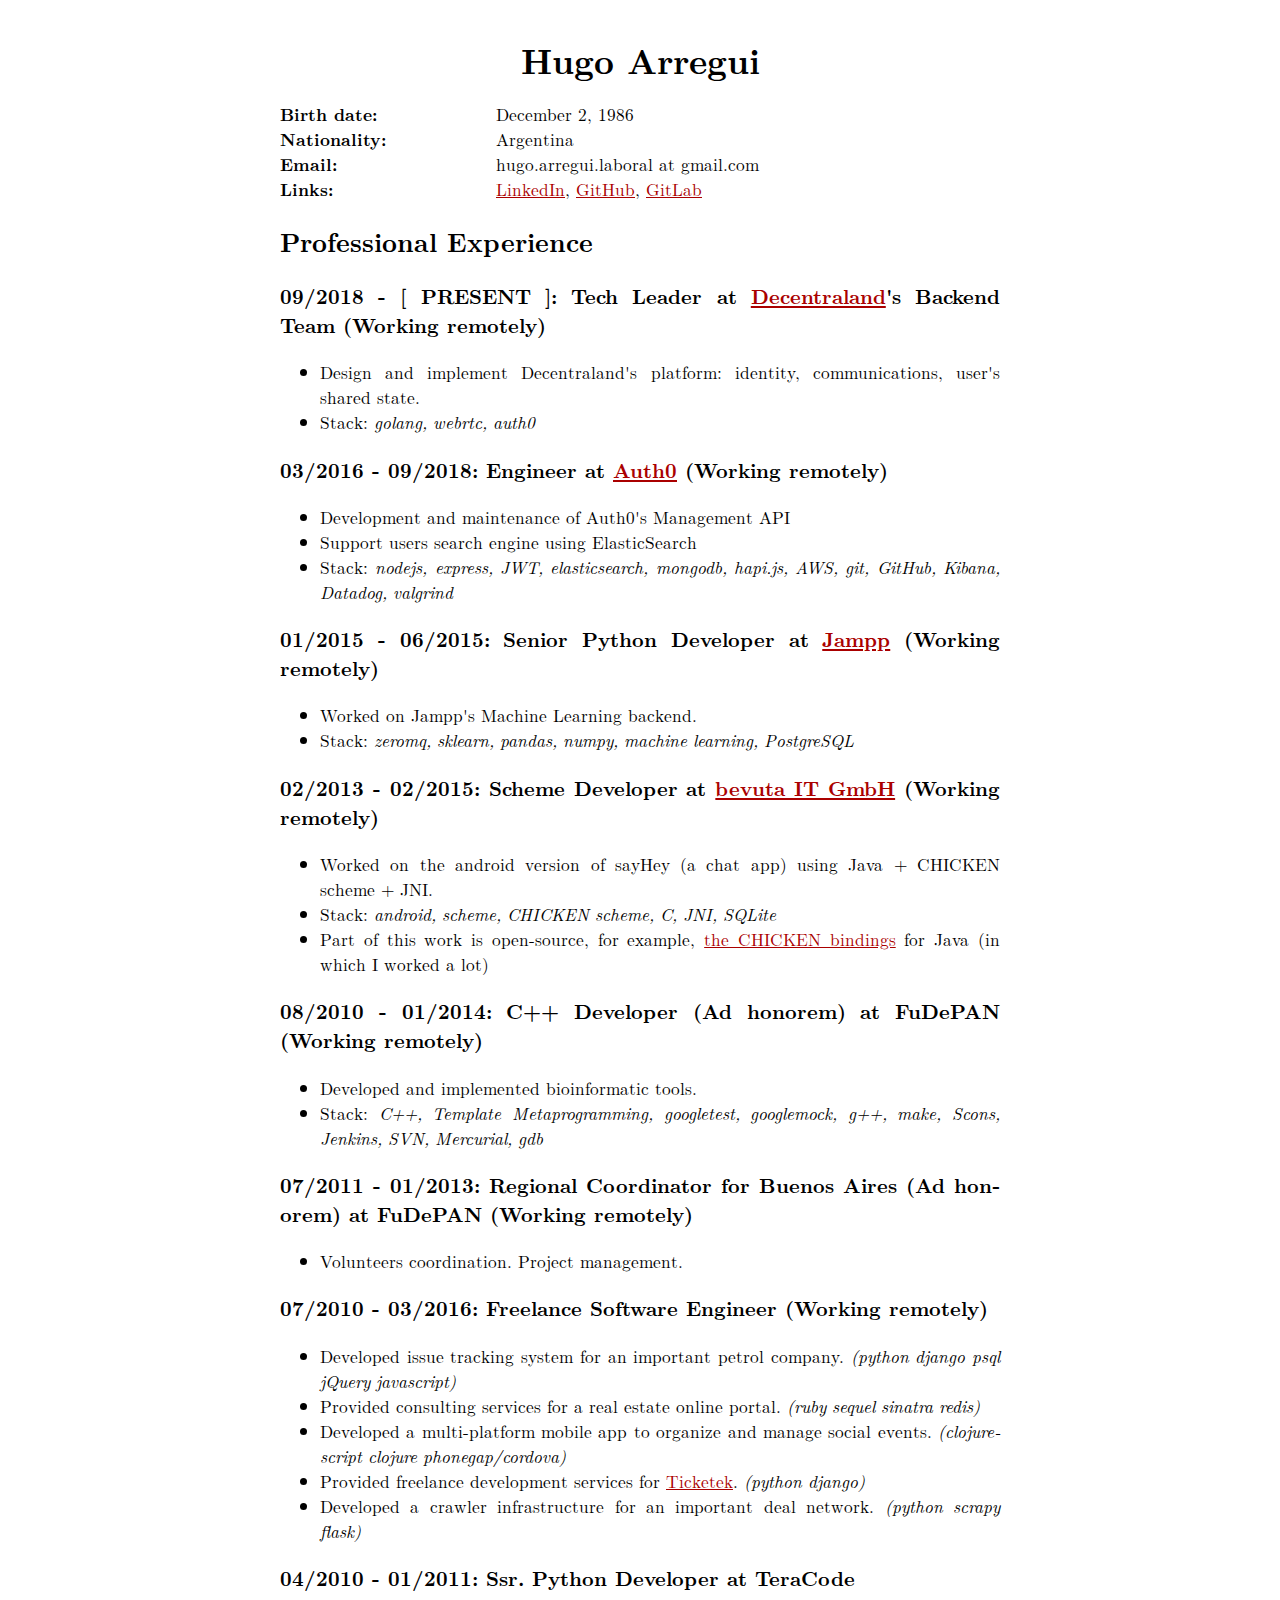
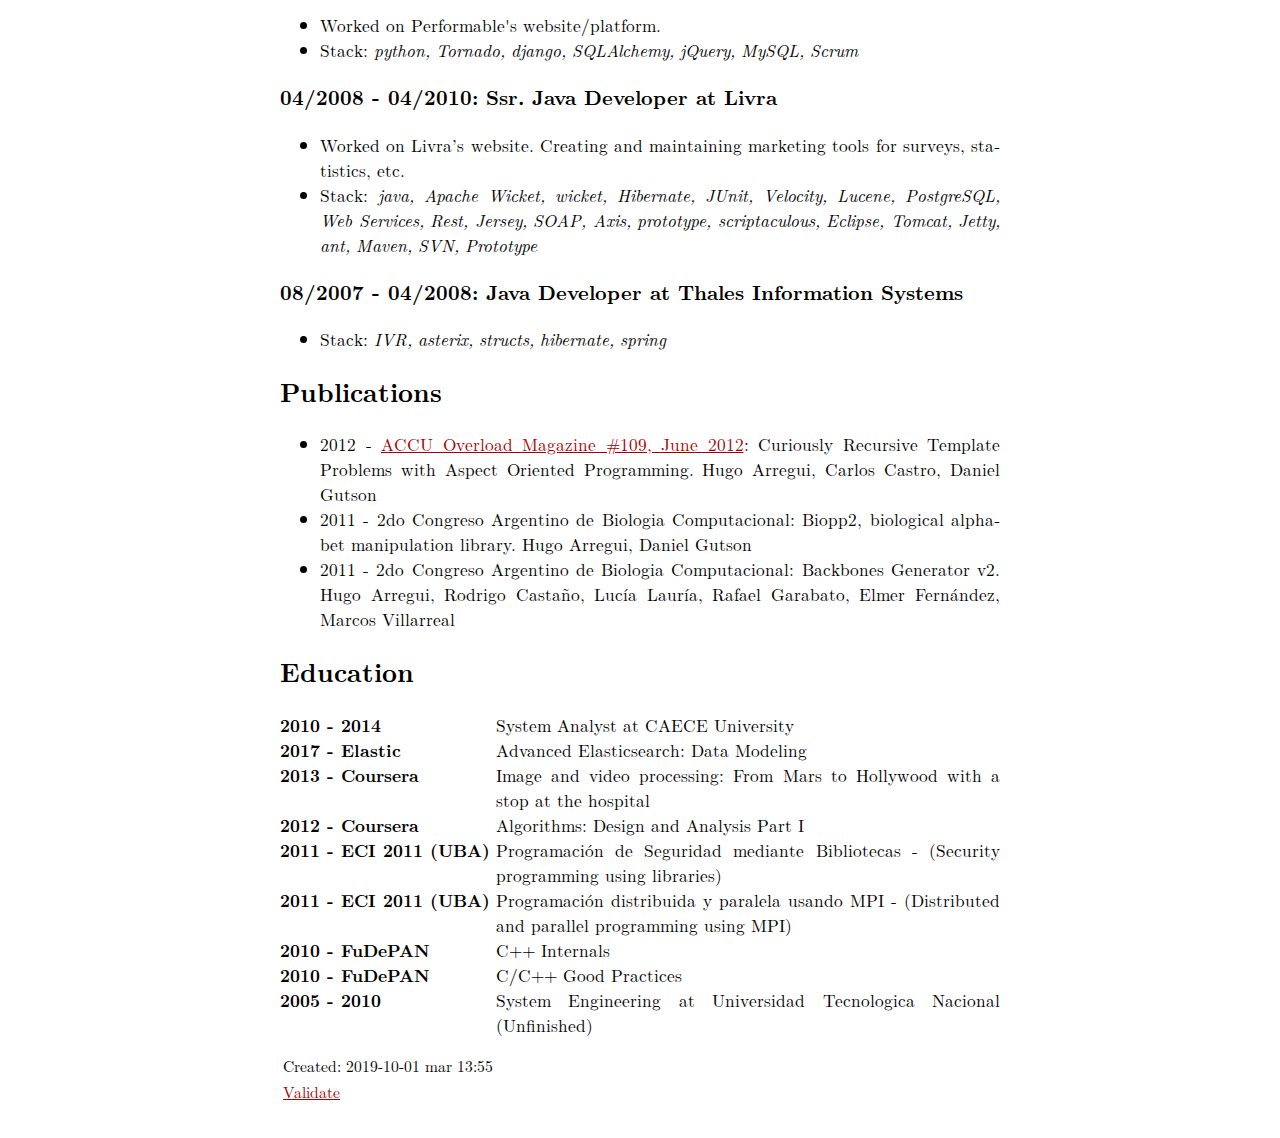
==== index.html @ 80624432 "fix typos" ====
<?xml version="1.0" encoding="utf-8"?>
<!DOCTYPE html PUBLIC "-//W3C//DTD XHTML 1.0 Strict//EN"
"http://www.w3.org/TR/xhtml1/DTD/xhtml1-strict.dtd">
<html xmlns="http://www.w3.org/1999/xhtml" lang="en" xml:lang="en">
<head>
<!-- 2019-10-01 mar 13:55 -->
<meta http-equiv="Content-Type" content="text/html;charset=utf-8" />
<meta name="viewport" content="width=device-width, initial-scale=1" />
<title>Hugo Arregui</title>
<meta name="generator" content="Org mode" />
<style type="text/css">
 <!--/*--><![CDATA[/*><!--*/
  .title  { text-align: center;
             margin-bottom: .2em; }
  .subtitle { text-align: center;
              font-size: medium;
              font-weight: bold;
              margin-top:0; }
  .todo   { font-family: monospace; color: red; }
  .done   { font-family: monospace; color: green; }
  .priority { font-family: monospace; color: orange; }
  .tag    { background-color: #eee; font-family: monospace;
            padding: 2px; font-size: 80%; font-weight: normal; }
  .timestamp { color: #bebebe; }
  .timestamp-kwd { color: #5f9ea0; }
  .org-right  { margin-left: auto; margin-right: 0px;  text-align: right; }
  .org-left   { margin-left: 0px;  margin-right: auto; text-align: left; }
  .org-center { margin-left: auto; margin-right: auto; text-align: center; }
  .underline { text-decoration: underline; }
  #postamble p, #preamble p { font-size: 90%; margin: .2em; }
  p.verse { margin-left: 3%; }
  pre {
    border: 1px solid #ccc;
    box-shadow: 3px 3px 3px #eee;
    padding: 8pt;
    font-family: monospace;
    overflow: auto;
    margin: 1.2em;
  }
  pre.src {
    position: relative;
    overflow: visible;
    padding-top: 1.2em;
  }
  pre.src:before {
    display: none;
    position: absolute;
    background-color: white;
    top: -10px;
    right: 10px;
    padding: 3px;
    border: 1px solid black;
  }
  pre.src:hover:before { display: inline;}
  /* Languages per Org manual */
  pre.src-asymptote:before { content: 'Asymptote'; }
  pre.src-awk:before { content: 'Awk'; }
  pre.src-C:before { content: 'C'; }
  /* pre.src-C++ doesn't work in CSS */
  pre.src-clojure:before { content: 'Clojure'; }
  pre.src-css:before { content: 'CSS'; }
  pre.src-D:before { content: 'D'; }
  pre.src-ditaa:before { content: 'ditaa'; }
  pre.src-dot:before { content: 'Graphviz'; }
  pre.src-calc:before { content: 'Emacs Calc'; }
  pre.src-emacs-lisp:before { content: 'Emacs Lisp'; }
  pre.src-fortran:before { content: 'Fortran'; }
  pre.src-gnuplot:before { content: 'gnuplot'; }
  pre.src-haskell:before { content: 'Haskell'; }
  pre.src-hledger:before { content: 'hledger'; }
  pre.src-java:before { content: 'Java'; }
  pre.src-js:before { content: 'Javascript'; }
  pre.src-latex:before { content: 'LaTeX'; }
  pre.src-ledger:before { content: 'Ledger'; }
  pre.src-lisp:before { content: 'Lisp'; }
  pre.src-lilypond:before { content: 'Lilypond'; }
  pre.src-lua:before { content: 'Lua'; }
  pre.src-matlab:before { content: 'MATLAB'; }
  pre.src-mscgen:before { content: 'Mscgen'; }
  pre.src-ocaml:before { content: 'Objective Caml'; }
  pre.src-octave:before { content: 'Octave'; }
  pre.src-org:before { content: 'Org mode'; }
  pre.src-oz:before { content: 'OZ'; }
  pre.src-plantuml:before { content: 'Plantuml'; }
  pre.src-processing:before { content: 'Processing.js'; }
  pre.src-python:before { content: 'Python'; }
  pre.src-R:before { content: 'R'; }
  pre.src-ruby:before { content: 'Ruby'; }
  pre.src-sass:before { content: 'Sass'; }
  pre.src-scheme:before { content: 'Scheme'; }
  pre.src-screen:before { content: 'Gnu Screen'; }
  pre.src-sed:before { content: 'Sed'; }
  pre.src-sh:before { content: 'shell'; }
  pre.src-sql:before { content: 'SQL'; }
  pre.src-sqlite:before { content: 'SQLite'; }
  /* additional languages in org.el's org-babel-load-languages alist */
  pre.src-forth:before { content: 'Forth'; }
  pre.src-io:before { content: 'IO'; }
  pre.src-J:before { content: 'J'; }
  pre.src-makefile:before { content: 'Makefile'; }
  pre.src-maxima:before { content: 'Maxima'; }
  pre.src-perl:before { content: 'Perl'; }
  pre.src-picolisp:before { content: 'Pico Lisp'; }
  pre.src-scala:before { content: 'Scala'; }
  pre.src-shell:before { content: 'Shell Script'; }
  pre.src-ebnf2ps:before { content: 'ebfn2ps'; }
  /* additional language identifiers per "defun org-babel-execute"
       in ob-*.el */
  pre.src-cpp:before  { content: 'C++'; }
  pre.src-abc:before  { content: 'ABC'; }
  pre.src-coq:before  { content: 'Coq'; }
  pre.src-groovy:before  { content: 'Groovy'; }
  /* additional language identifiers from org-babel-shell-names in
     ob-shell.el: ob-shell is the only babel language using a lambda to put
     the execution function name together. */
  pre.src-bash:before  { content: 'bash'; }
  pre.src-csh:before  { content: 'csh'; }
  pre.src-ash:before  { content: 'ash'; }
  pre.src-dash:before  { content: 'dash'; }
  pre.src-ksh:before  { content: 'ksh'; }
  pre.src-mksh:before  { content: 'mksh'; }
  pre.src-posh:before  { content: 'posh'; }
  /* Additional Emacs modes also supported by the LaTeX listings package */
  pre.src-ada:before { content: 'Ada'; }
  pre.src-asm:before { content: 'Assembler'; }
  pre.src-caml:before { content: 'Caml'; }
  pre.src-delphi:before { content: 'Delphi'; }
  pre.src-html:before { content: 'HTML'; }
  pre.src-idl:before { content: 'IDL'; }
  pre.src-mercury:before { content: 'Mercury'; }
  pre.src-metapost:before { content: 'MetaPost'; }
  pre.src-modula-2:before { content: 'Modula-2'; }
  pre.src-pascal:before { content: 'Pascal'; }
  pre.src-ps:before { content: 'PostScript'; }
  pre.src-prolog:before { content: 'Prolog'; }
  pre.src-simula:before { content: 'Simula'; }
  pre.src-tcl:before { content: 'tcl'; }
  pre.src-tex:before { content: 'TeX'; }
  pre.src-plain-tex:before { content: 'Plain TeX'; }
  pre.src-verilog:before { content: 'Verilog'; }
  pre.src-vhdl:before { content: 'VHDL'; }
  pre.src-xml:before { content: 'XML'; }
  pre.src-nxml:before { content: 'XML'; }
  /* add a generic configuration mode; LaTeX export needs an additional
     (add-to-list 'org-latex-listings-langs '(conf " ")) in .emacs */
  pre.src-conf:before { content: 'Configuration File'; }

  table { border-collapse:collapse; }
  caption.t-above { caption-side: top; }
  caption.t-bottom { caption-side: bottom; }
  td, th { vertical-align:top;  }
  th.org-right  { text-align: center;  }
  th.org-left   { text-align: center;   }
  th.org-center { text-align: center; }
  td.org-right  { text-align: right;  }
  td.org-left   { text-align: left;   }
  td.org-center { text-align: center; }
  dt { font-weight: bold; }
  .footpara { display: inline; }
  .footdef  { margin-bottom: 1em; }
  .figure { padding: 1em; }
  .figure p { text-align: center; }
  .inlinetask {
    padding: 10px;
    border: 2px solid gray;
    margin: 10px;
    background: #ffffcc;
  }
  #org-div-home-and-up
   { text-align: right; font-size: 70%; white-space: nowrap; }
  textarea { overflow-x: auto; }
  .linenr { font-size: smaller }
  .code-highlighted { background-color: #ffff00; }
  .org-info-js_info-navigation { border-style: none; }
  #org-info-js_console-label
    { font-size: 10px; font-weight: bold; white-space: nowrap; }
  .org-info-js_search-highlight
    { background-color: #ffff00; color: #000000; font-weight: bold; }
  .org-svg { width: 90%; }
  /*]]>*/-->
</style>
<link rel="stylesheet" type="text/css" href="static/css/latex.css" />
<link rel="stylesheet" type="text/css" href="static/css/custom.css" />
<script type="text/javascript">
/*
@licstart  The following is the entire license notice for the
JavaScript code in this tag.

Copyright (C) 2012-2019 Free Software Foundation, Inc.

The JavaScript code in this tag is free software: you can
redistribute it and/or modify it under the terms of the GNU
General Public License (GNU GPL) as published by the Free Software
Foundation, either version 3 of the License, or (at your option)
any later version.  The code is distributed WITHOUT ANY WARRANTY;
without even the implied warranty of MERCHANTABILITY or FITNESS
FOR A PARTICULAR PURPOSE.  See the GNU GPL for more details.

As additional permission under GNU GPL version 3 section 7, you
may distribute non-source (e.g., minimized or compacted) forms of
that code without the copy of the GNU GPL normally required by
section 4, provided you include this license notice and a URL
through which recipients can access the Corresponding Source.


@licend  The above is the entire license notice
for the JavaScript code in this tag.
*/
<!--/*--><![CDATA[/*><!--*/
 function CodeHighlightOn(elem, id)
 {
   var target = document.getElementById(id);
   if(null != target) {
     elem.cacheClassElem = elem.className;
     elem.cacheClassTarget = target.className;
     target.className = "code-highlighted";
     elem.className   = "code-highlighted";
   }
 }
 function CodeHighlightOff(elem, id)
 {
   var target = document.getElementById(id);
   if(elem.cacheClassElem)
     elem.className = elem.cacheClassElem;
   if(elem.cacheClassTarget)
     target.className = elem.cacheClassTarget;
 }
/*]]>*///-->
</script>
</head>
<body>
<div id="content">
<h1 class="title">Hugo Arregui</h1>
<dl class="org-dl">
<dt>Birth date:</dt><dd>December 2, 1986</dd>
<dt>Nationality:</dt><dd>Argentina</dd>
<dt>Email:</dt><dd>hugo.arregui.laboral at gmail.com</dd>
<dt>Links:</dt><dd><a href="http://ar.linkedin.com/in/hugoarregui/">LinkedIn</a>, <a href="https://github.com/hugoArregui">GitHub</a>, <a href="https://gitlab.com/hugoArregui">GitLab</a></dd>
</dl>

<div id="outline-container-org4d65671" class="outline-2">
<h2 id="org4d65671">Professional Experience</h2>
<div class="outline-text-2" id="text-org4d65671">
</div>
<div id="outline-container-org64f9055" class="outline-3">
<h3 id="org64f9055">09/2018 - [ PRESENT ]: Tech Leader at <a href="https://decentraland.org">Decentraland</a>'s Backend Team (Working remotely)</h3>
<div class="outline-text-3" id="text-org64f9055">
<ul class="org-ul">
<li>Design and implement Decentraland's platform: identity, communications,
user's shared state.</li>
<li>Stack: <i>golang, webrtc, auth0</i></li>
</ul>
</div>
</div>
<div id="outline-container-org0460539" class="outline-3">
<h3 id="org0460539">03/2016 - 09/2018: Engineer at <a href="https://auth0.com/">Auth0</a> (Working remotely)</h3>
<div class="outline-text-3" id="text-org0460539">
<ul class="org-ul">
<li>Development and maintenance of Auth0's Management API</li>
<li>Support users search engine using ElasticSearch</li>
<li>Stack: <i>nodejs, express, JWT, elasticsearch, mongodb, hapi.js, AWS, git, GitHub, Kibana, Datadog, valgrind</i></li>
</ul>
</div>
</div>

<div id="outline-container-orgedf24ac" class="outline-3">
<h3 id="orgedf24ac">01/2015 - 06/2015: Senior Python Developer at <a href="http://jampp.com/">Jampp</a> (Working remotely)</h3>
<div class="outline-text-3" id="text-orgedf24ac">
<ul class="org-ul">
<li>Worked on Jampp's Machine Learning backend.</li>
<li>Stack: <i>zeromq, sklearn, pandas, numpy, machine learning, PostgreSQL</i></li>
</ul>
</div>
</div>

<div id="outline-container-orgea3b3b1" class="outline-3">
<h3 id="orgea3b3b1">02/2013 - 02/2015: Scheme Developer at <a href="http://www.bevuta.com/en/">bevuta IT GmbH</a> (Working remotely)</h3>
<div class="outline-text-3" id="text-orgea3b3b1">
<ul class="org-ul">
<li>Worked on the android version of sayHey (a chat app) using Java + CHICKEN scheme + JNI.</li>
<li>Stack: <i>android, scheme, CHICKEN scheme, C, JNI, SQLite</i></li>

<li>Part of this work is open-source, for example, <a href="https://github.com/chicken-mobile/jni">the CHICKEN bindings</a> for Java (in which I worked a lot)</li>
</ul>
</div>
</div>

<div id="outline-container-org46ee106" class="outline-3">
<h3 id="org46ee106">08/2010 - 01/2014: C++ Developer (Ad honorem) at FuDePAN (Working remotely)</h3>
<div class="outline-text-3" id="text-org46ee106">
<ul class="org-ul">
<li>Developed and implemented bioinformatic tools.</li>
<li>Stack: <i>C++, Template Metaprogramming, googletest, googlemock, g++, make, Scons, Jenkins, SVN, Mercurial, gdb</i></li>
</ul>
</div>
</div>

<div id="outline-container-orgaafcfba" class="outline-3">
<h3 id="orgaafcfba">07/2011 - 01/2013: Regional Coordinator for Buenos Aires (Ad honorem) at FuDePAN (Working remotely)</h3>
<div class="outline-text-3" id="text-orgaafcfba">
<ul class="org-ul">
<li>Volunteers coordination. Project management.</li>
</ul>
</div>
</div>

<div id="outline-container-org383f410" class="outline-3">
<h3 id="org383f410">07/2010 - 03/2016: Freelance Software Engineer (Working remotely)</h3>
<div class="outline-text-3" id="text-org383f410">
<ul class="org-ul">
<li>Developed issue tracking system for an important petrol company. <i>(python django psql jQuery javascript)</i></li>
<li>Provided consulting services for a real estate online portal. <i>(ruby sequel sinatra redis)</i></li>
<li>Developed a multi-platform mobile app to organize and manage social events. <i>(clojurescript clojure phonegap/cordova)</i></li>
<li>Provided freelance development services for <a href="http://www.ticketek.com.ar/">Ticketek</a>. <i>(python django)</i></li>
<li>Developed a crawler infrastructure for an important deal network. <i>(python scrapy flask)</i></li>
</ul>
</div>
</div>

<div id="outline-container-org6c68f60" class="outline-3">
<h3 id="org6c68f60">04/2010 - 01/2011: Ssr. Python Developer at TeraCode</h3>
<div class="outline-text-3" id="text-org6c68f60">
<ul class="org-ul">
<li>Worked on Performable's website/platform.</li>
<li>Stack: <i>python, Tornado, django, SQLAlchemy, jQuery, MySQL, Scrum</i></li>
</ul>
</div>
</div>

<div id="outline-container-org2f3f76e" class="outline-3">
<h3 id="org2f3f76e">04/2008 - 04/2010: Ssr. Java Developer at Livra</h3>
<div class="outline-text-3" id="text-org2f3f76e">
<ul class="org-ul">
<li>Worked on Livra’s website. Creating and maintaining marketing tools for surveys, statistics, etc.</li>
<li>Stack: <i>java, Apache Wicket, wicket, Hibernate, JUnit, Velocity, Lucene, PostgreSQL, Web Services, Rest, Jersey, SOAP, Axis, prototype, scriptaculous, Eclipse, Tomcat, Jetty, ant, Maven, SVN, Prototype</i></li>
</ul>
</div>
</div>

<div id="outline-container-orgca405ac" class="outline-3">
<h3 id="orgca405ac">08/2007 - 04/2008: Java Developer at Thales Information Systems</h3>
<div class="outline-text-3" id="text-orgca405ac">
<ul class="org-ul">
<li>Stack: <i>IVR, asterix, structs, hibernate, spring</i></li>
</ul>
</div>
</div>
</div>

<div id="outline-container-org5c791d2" class="outline-2">
<h2 id="org5c791d2">Publications</h2>
<div class="outline-text-2" id="text-org5c791d2">
<ul class="org-ul">
<li>2012 - <a href="http://accu.org/index.php/journals/1916">ACCU Overload Magazine #109, June 2012</a>: Curiously Recursive Template Problems with Aspect Oriented Programming. Hugo Arregui, Carlos Castro, Daniel Gutson</li>
<li>2011 - 2do Congreso Argentino de Biologia Computacional: Biopp2, biological alphabet manipulation library. Hugo Arregui, Daniel Gutson</li>
<li>2011 - 2do Congreso Argentino de Biologia Computacional: Backbones Generator v2. Hugo Arregui, Rodrigo Castaño, Lucía Lauría, Rafael Garabato, Elmer Fernández, Marcos Villarreal</li>
</ul>
</div>
</div>

<div id="outline-container-org039bf44" class="outline-2">
<h2 id="org039bf44">Education</h2>
<div class="outline-text-2" id="text-org039bf44">
<dl class="org-dl">
<dt>2010 - 2014</dt><dd>System Analyst at CAECE University</dd>
<dt>2017 - Elastic</dt><dd>Advanced Elasticsearch: Data Modeling</dd>
<dt>2013 - Coursera</dt><dd>Image and video processing: From Mars to Hollywood with a stop at the hospital</dd>
<dt>2012 - Coursera</dt><dd>Algorithms: Design and Analysis Part I</dd>
<dt>2011 - ECI 2011 (UBA)</dt><dd>Programación de Seguridad mediante Bibliotecas - (Security programming using libraries)</dd>
<dt>2011 - ECI 2011 (UBA)</dt><dd>Programación distribuida y paralela usando MPI - (Distributed and parallel programming using MPI)</dd>
<dt>2010 - FuDePAN</dt><dd>C++ Internals</dd>
<dt>2010 - FuDePAN</dt><dd>C/C++ Good Practices</dd>
<dt>2005 - 2010</dt><dd>System Engineering at Universidad Tecnologica Nacional (Unfinished)</dd>
</dl>
</div>
</div>
</div>
<div id="postamble" class="status">
<p class="date">Created: 2019-10-01 mar 13:55</p>
<p class="validation"><a href="http://validator.w3.org/check?uri=referer">Validate</a></p>
</div>
</body>
</html>
---- static/css/latex.css ----
/*
latex.css
https://github.com/davidrzs/latexcss
MIT-License
*/



/* Latin Modern (LaTeX default) font */

@font-face {
	font-family: 'Latin Modern Roman';
	font-weight: normal;
	font-style: normal;
    src: url([data-uri]) format('woff2');
}

@font-face {
	font-family: 'Latin Modern Roman';
	font-weight: bold;
	font-style: normal;
    src: url([data-uri]) format('woff2');
}

@font-face {
	font-family: 'Latin Modern Roman';
	font-weight: normal;
	font-style: italic;
    src: url([data-uri]) format('woff2');
}

@font-face {
	font-family: 'Latin Modern Roman';
	font-weight: bold;
	font-style: italic;
    src: url([data-uri]) format('woff2');
}

/* Page Layout */

body {
  background-color: white;
  font-size: 13pt;
}

body {
	font-family: 'Latin Modern Roman', serif;
	counter-reset: theorem;
	counter-reset: definition;
}

h1, h2, h3, h4, h5, h6 {
	border: none;
	font-weight: bold;
}

a, a:visited {
	color: #a00;
}

ul {
	list-style: disc;
}

/* Content Box */

body {
	max-width: 720px;
	margin: 2em auto;
}

h1:first-child {
	text-align: center;
	display: block;
}

/* Article Body */

body {
	text-align: justify;
	-moz-hyphens: auto;
	-webkit-hyphens: auto;
	hyphens: auto;
  padding: 0 1em;
}

/* dl dd { */
/* 	/\* center definitions (most useful for display equations) *\/ */
/* 	text-align: center; */
/* } */

@media (min-width: 43.75em) {
  body {
    padding: 0;
  }
}


.theorem {
	 counter-increment: theorem;
    display: block;
    margin: 12px 0;
    font-style: italic;
}
.theorem:before {
 content: "Theorem " counter(theorem) ".";
     font-weight: bold;
    font-style: normal;
}
.lemma {
	 counter-increment: theorem;
    display: block;
    margin: 12px 0;
    font-style: italic;
}
.lemma:before {
	content: "Lemma " counter(theorem) ".";
    font-weight: bold;
    font-style: normal;
}
.proof {
    display: block;
    margin: 12px 0;
    font-style: normal;
}
.proof:before {
    content: "Proof.";
    font-style: italic;
}
.proof:after {
    content: "\25FB";
    float:right;
}
.definition {
	 counter-increment: definition;
    display: block;
    margin: 12px 0;
    font-style: normal;
}
.definition:before {
 content: "Definition " counter(definition) ".";
     font-weight: bold;
    font-style: normal;
}

.author {
	margin-top: 8px;
	margin-bottom: 8px;
  	font-variant-caps: small-caps;
  	text-align: center;
}
---- static/css/custom.css ----
dl {
  width: 100%;
  overflow: hidden;
}
dt {
  float: left;
  width: 30%;
  /* adjust the width; make sure the total of both is 100% */
  padding: 0;
  margin: 0
}
dd {
  float: left;
  width: 70%;
  /* adjust the width; make sure the total of both is 100% */
  padding: 0;
  margin: 0
}
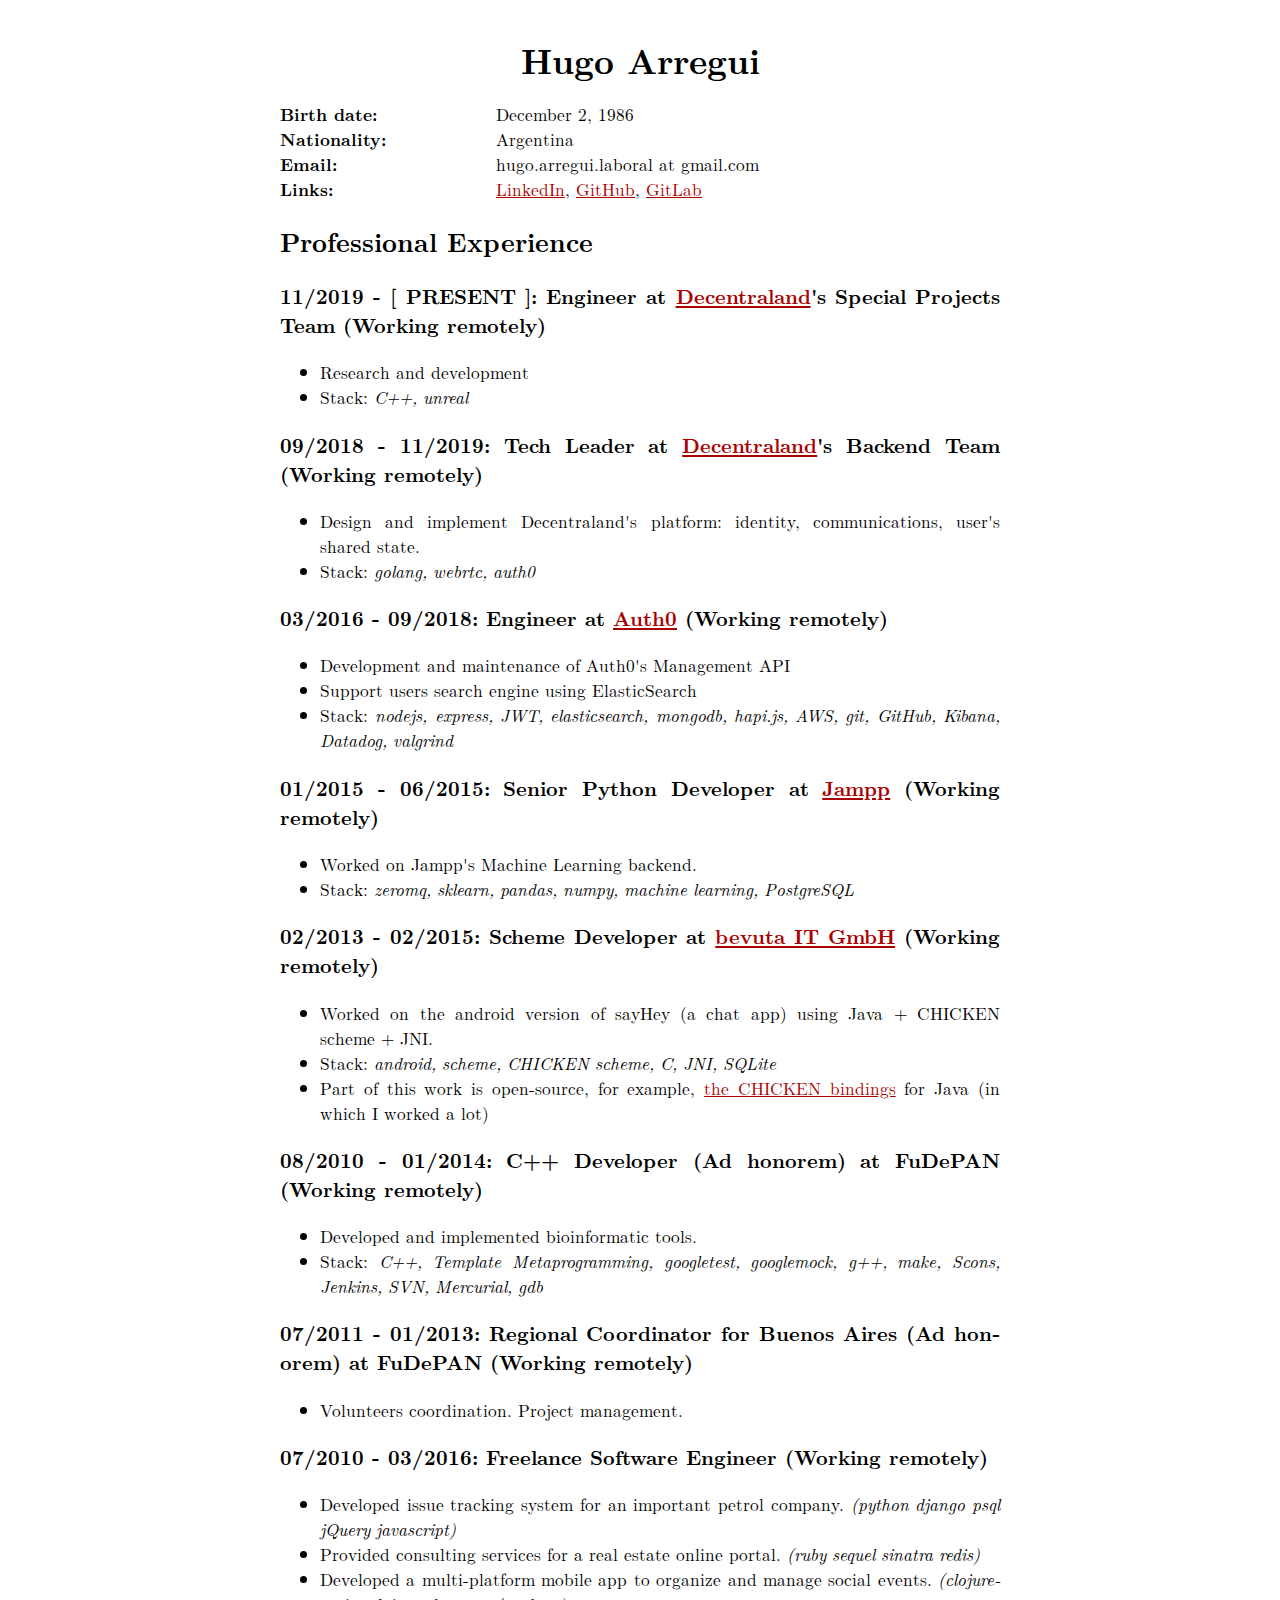
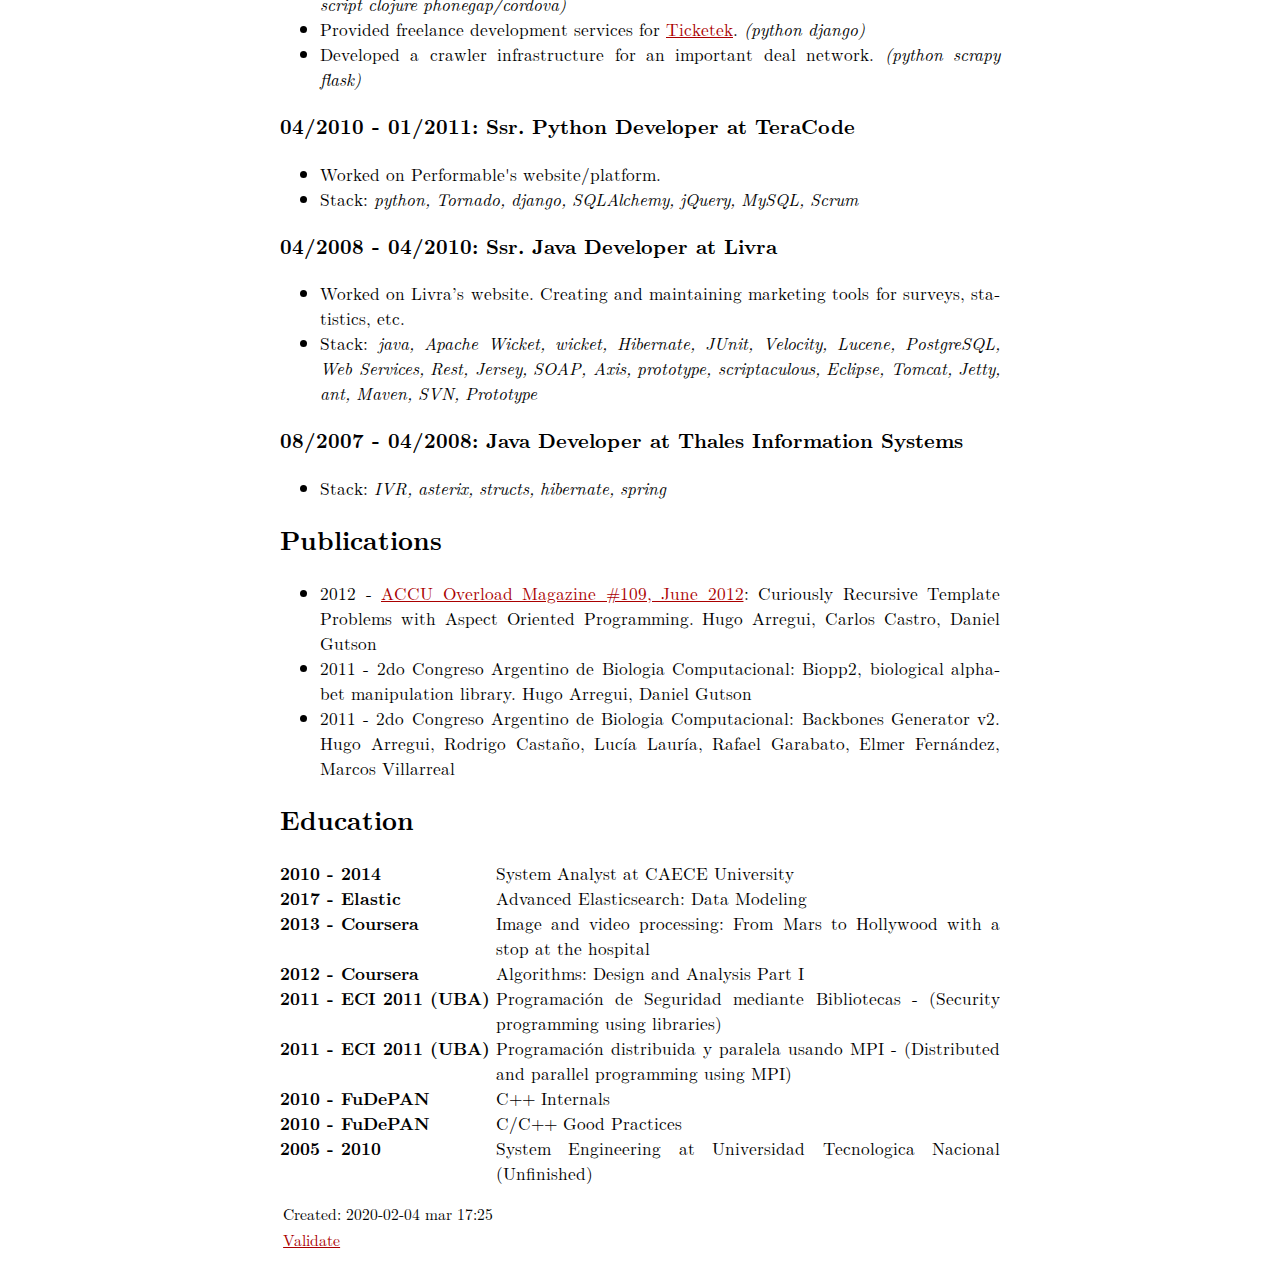
==== commit 52ce9515: "Save mar feb  4 17:25:39 -03 2020" ====
--- a/index.html
+++ b/index.html
@@ -3,7 +3,7 @@
 "http://www.w3.org/TR/xhtml1/DTD/xhtml1-strict.dtd">
 <html xmlns="http://www.w3.org/1999/xhtml" lang="en" xml:lang="en">
 <head>
-<!-- 2019-10-01 mar 13:55 -->
+<!-- 2020-02-04 mar 17:25 -->
 <meta http-equiv="Content-Type" content="text/html;charset=utf-8" />
 <meta name="viewport" content="width=device-width, initial-scale=1" />
 <title>Hugo Arregui</title>
@@ -238,13 +238,22 @@
 <dt>Links:</dt><dd><a href="http://ar.linkedin.com/in/hugoarregui/">LinkedIn</a>, <a href="https://github.com/hugoArregui">GitHub</a>, <a href="https://gitlab.com/hugoArregui">GitLab</a></dd>
 </dl>
 
-<div id="outline-container-org4d65671" class="outline-2">
-<h2 id="org4d65671">Professional Experience</h2>
-<div class="outline-text-2" id="text-org4d65671">
-</div>
-<div id="outline-container-org64f9055" class="outline-3">
-<h3 id="org64f9055">09/2018 - [ PRESENT ]: Tech Leader at <a href="https://decentraland.org">Decentraland</a>'s Backend Team (Working remotely)</h3>
-<div class="outline-text-3" id="text-org64f9055">
+<div id="outline-container-org3184f2d" class="outline-2">
+<h2 id="org3184f2d">Professional Experience</h2>
+<div class="outline-text-2" id="text-org3184f2d">
+</div>
+<div id="outline-container-org11a8007" class="outline-3">
+<h3 id="org11a8007">11/2019 - [ PRESENT ]: Engineer at <a href="https://decentraland.org">Decentraland</a>'s Special Projects Team (Working remotely)</h3>
+<div class="outline-text-3" id="text-org11a8007">
+<ul class="org-ul">
+<li>Research and development</li>
+<li>Stack: <i>C++, unreal</i></li>
+</ul>
+</div>
+</div>
+<div id="outline-container-org518725c" class="outline-3">
+<h3 id="org518725c">09/2018 - 11/2019: Tech Leader at <a href="https://decentraland.org">Decentraland</a>'s Backend Team (Working remotely)</h3>
+<div class="outline-text-3" id="text-org518725c">
 <ul class="org-ul">
 <li>Design and implement Decentraland's platform: identity, communications,
 user's shared state.</li>
@@ -252,9 +261,9 @@
 </ul>
 </div>
 </div>
-<div id="outline-container-org0460539" class="outline-3">
-<h3 id="org0460539">03/2016 - 09/2018: Engineer at <a href="https://auth0.com/">Auth0</a> (Working remotely)</h3>
-<div class="outline-text-3" id="text-org0460539">
+<div id="outline-container-org5724831" class="outline-3">
+<h3 id="org5724831">03/2016 - 09/2018: Engineer at <a href="https://auth0.com/">Auth0</a> (Working remotely)</h3>
+<div class="outline-text-3" id="text-org5724831">
 <ul class="org-ul">
 <li>Development and maintenance of Auth0's Management API</li>
 <li>Support users search engine using ElasticSearch</li>
@@ -263,9 +272,9 @@
 </div>
 </div>
 
-<div id="outline-container-orgedf24ac" class="outline-3">
-<h3 id="orgedf24ac">01/2015 - 06/2015: Senior Python Developer at <a href="http://jampp.com/">Jampp</a> (Working remotely)</h3>
-<div class="outline-text-3" id="text-orgedf24ac">
+<div id="outline-container-org6d4b814" class="outline-3">
+<h3 id="org6d4b814">01/2015 - 06/2015: Senior Python Developer at <a href="http://jampp.com/">Jampp</a> (Working remotely)</h3>
+<div class="outline-text-3" id="text-org6d4b814">
 <ul class="org-ul">
 <li>Worked on Jampp's Machine Learning backend.</li>
 <li>Stack: <i>zeromq, sklearn, pandas, numpy, machine learning, PostgreSQL</i></li>
@@ -273,9 +282,9 @@
 </div>
 </div>
 
-<div id="outline-container-orgea3b3b1" class="outline-3">
-<h3 id="orgea3b3b1">02/2013 - 02/2015: Scheme Developer at <a href="http://www.bevuta.com/en/">bevuta IT GmbH</a> (Working remotely)</h3>
-<div class="outline-text-3" id="text-orgea3b3b1">
+<div id="outline-container-org860cceb" class="outline-3">
+<h3 id="org860cceb">02/2013 - 02/2015: Scheme Developer at <a href="http://www.bevuta.com/en/">bevuta IT GmbH</a> (Working remotely)</h3>
+<div class="outline-text-3" id="text-org860cceb">
 <ul class="org-ul">
 <li>Worked on the android version of sayHey (a chat app) using Java + CHICKEN scheme + JNI.</li>
 <li>Stack: <i>android, scheme, CHICKEN scheme, C, JNI, SQLite</i></li>
@@ -285,9 +294,9 @@
 </div>
 </div>
 
-<div id="outline-container-org46ee106" class="outline-3">
-<h3 id="org46ee106">08/2010 - 01/2014: C++ Developer (Ad honorem) at FuDePAN (Working remotely)</h3>
-<div class="outline-text-3" id="text-org46ee106">
+<div id="outline-container-orgdf51446" class="outline-3">
+<h3 id="orgdf51446">08/2010 - 01/2014: C++ Developer (Ad honorem) at FuDePAN (Working remotely)</h3>
+<div class="outline-text-3" id="text-orgdf51446">
 <ul class="org-ul">
 <li>Developed and implemented bioinformatic tools.</li>
 <li>Stack: <i>C++, Template Metaprogramming, googletest, googlemock, g++, make, Scons, Jenkins, SVN, Mercurial, gdb</i></li>
@@ -295,18 +304,18 @@
 </div>
 </div>
 
-<div id="outline-container-orgaafcfba" class="outline-3">
-<h3 id="orgaafcfba">07/2011 - 01/2013: Regional Coordinator for Buenos Aires (Ad honorem) at FuDePAN (Working remotely)</h3>
-<div class="outline-text-3" id="text-orgaafcfba">
+<div id="outline-container-org835db10" class="outline-3">
+<h3 id="org835db10">07/2011 - 01/2013: Regional Coordinator for Buenos Aires (Ad honorem) at FuDePAN (Working remotely)</h3>
+<div class="outline-text-3" id="text-org835db10">
 <ul class="org-ul">
 <li>Volunteers coordination. Project management.</li>
 </ul>
 </div>
 </div>
 
-<div id="outline-container-org383f410" class="outline-3">
-<h3 id="org383f410">07/2010 - 03/2016: Freelance Software Engineer (Working remotely)</h3>
-<div class="outline-text-3" id="text-org383f410">
+<div id="outline-container-org5b3fa7b" class="outline-3">
+<h3 id="org5b3fa7b">07/2010 - 03/2016: Freelance Software Engineer (Working remotely)</h3>
+<div class="outline-text-3" id="text-org5b3fa7b">
 <ul class="org-ul">
 <li>Developed issue tracking system for an important petrol company. <i>(python django psql jQuery javascript)</i></li>
 <li>Provided consulting services for a real estate online portal. <i>(ruby sequel sinatra redis)</i></li>
@@ -317,9 +326,9 @@
 </div>
 </div>
 
-<div id="outline-container-org6c68f60" class="outline-3">
-<h3 id="org6c68f60">04/2010 - 01/2011: Ssr. Python Developer at TeraCode</h3>
-<div class="outline-text-3" id="text-org6c68f60">
+<div id="outline-container-orgc06a8d0" class="outline-3">
+<h3 id="orgc06a8d0">04/2010 - 01/2011: Ssr. Python Developer at TeraCode</h3>
+<div class="outline-text-3" id="text-orgc06a8d0">
 <ul class="org-ul">
 <li>Worked on Performable's website/platform.</li>
 <li>Stack: <i>python, Tornado, django, SQLAlchemy, jQuery, MySQL, Scrum</i></li>
@@ -327,9 +336,9 @@
 </div>
 </div>
 
-<div id="outline-container-org2f3f76e" class="outline-3">
-<h3 id="org2f3f76e">04/2008 - 04/2010: Ssr. Java Developer at Livra</h3>
-<div class="outline-text-3" id="text-org2f3f76e">
+<div id="outline-container-orgc2fe77e" class="outline-3">
+<h3 id="orgc2fe77e">04/2008 - 04/2010: Ssr. Java Developer at Livra</h3>
+<div class="outline-text-3" id="text-orgc2fe77e">
 <ul class="org-ul">
 <li>Worked on Livra’s website. Creating and maintaining marketing tools for surveys, statistics, etc.</li>
 <li>Stack: <i>java, Apache Wicket, wicket, Hibernate, JUnit, Velocity, Lucene, PostgreSQL, Web Services, Rest, Jersey, SOAP, Axis, prototype, scriptaculous, Eclipse, Tomcat, Jetty, ant, Maven, SVN, Prototype</i></li>
@@ -337,9 +346,9 @@
 </div>
 </div>
 
-<div id="outline-container-orgca405ac" class="outline-3">
-<h3 id="orgca405ac">08/2007 - 04/2008: Java Developer at Thales Information Systems</h3>
-<div class="outline-text-3" id="text-orgca405ac">
+<div id="outline-container-org1ed2041" class="outline-3">
+<h3 id="org1ed2041">08/2007 - 04/2008: Java Developer at Thales Information Systems</h3>
+<div class="outline-text-3" id="text-org1ed2041">
 <ul class="org-ul">
 <li>Stack: <i>IVR, asterix, structs, hibernate, spring</i></li>
 </ul>
@@ -347,9 +356,9 @@
 </div>
 </div>
 
-<div id="outline-container-org5c791d2" class="outline-2">
-<h2 id="org5c791d2">Publications</h2>
-<div class="outline-text-2" id="text-org5c791d2">
+<div id="outline-container-org55f6dc2" class="outline-2">
+<h2 id="org55f6dc2">Publications</h2>
+<div class="outline-text-2" id="text-org55f6dc2">
 <ul class="org-ul">
 <li>2012 - <a href="http://accu.org/index.php/journals/1916">ACCU Overload Magazine #109, June 2012</a>: Curiously Recursive Template Problems with Aspect Oriented Programming. Hugo Arregui, Carlos Castro, Daniel Gutson</li>
 <li>2011 - 2do Congreso Argentino de Biologia Computacional: Biopp2, biological alphabet manipulation library. Hugo Arregui, Daniel Gutson</li>
@@ -358,9 +367,9 @@
 </div>
 </div>
 
-<div id="outline-container-org039bf44" class="outline-2">
-<h2 id="org039bf44">Education</h2>
-<div class="outline-text-2" id="text-org039bf44">
+<div id="outline-container-org123c0a4" class="outline-2">
+<h2 id="org123c0a4">Education</h2>
+<div class="outline-text-2" id="text-org123c0a4">
 <dl class="org-dl">
 <dt>2010 - 2014</dt><dd>System Analyst at CAECE University</dd>
 <dt>2017 - Elastic</dt><dd>Advanced Elasticsearch: Data Modeling</dd>
@@ -376,7 +385,7 @@
 </div>
 </div>
 <div id="postamble" class="status">
-<p class="date">Created: 2019-10-01 mar 13:55</p>
+<p class="date">Created: 2020-02-04 mar 17:25</p>
 <p class="validation"><a href="http://validator.w3.org/check?uri=referer">Validate</a></p>
 </div>
 </body>
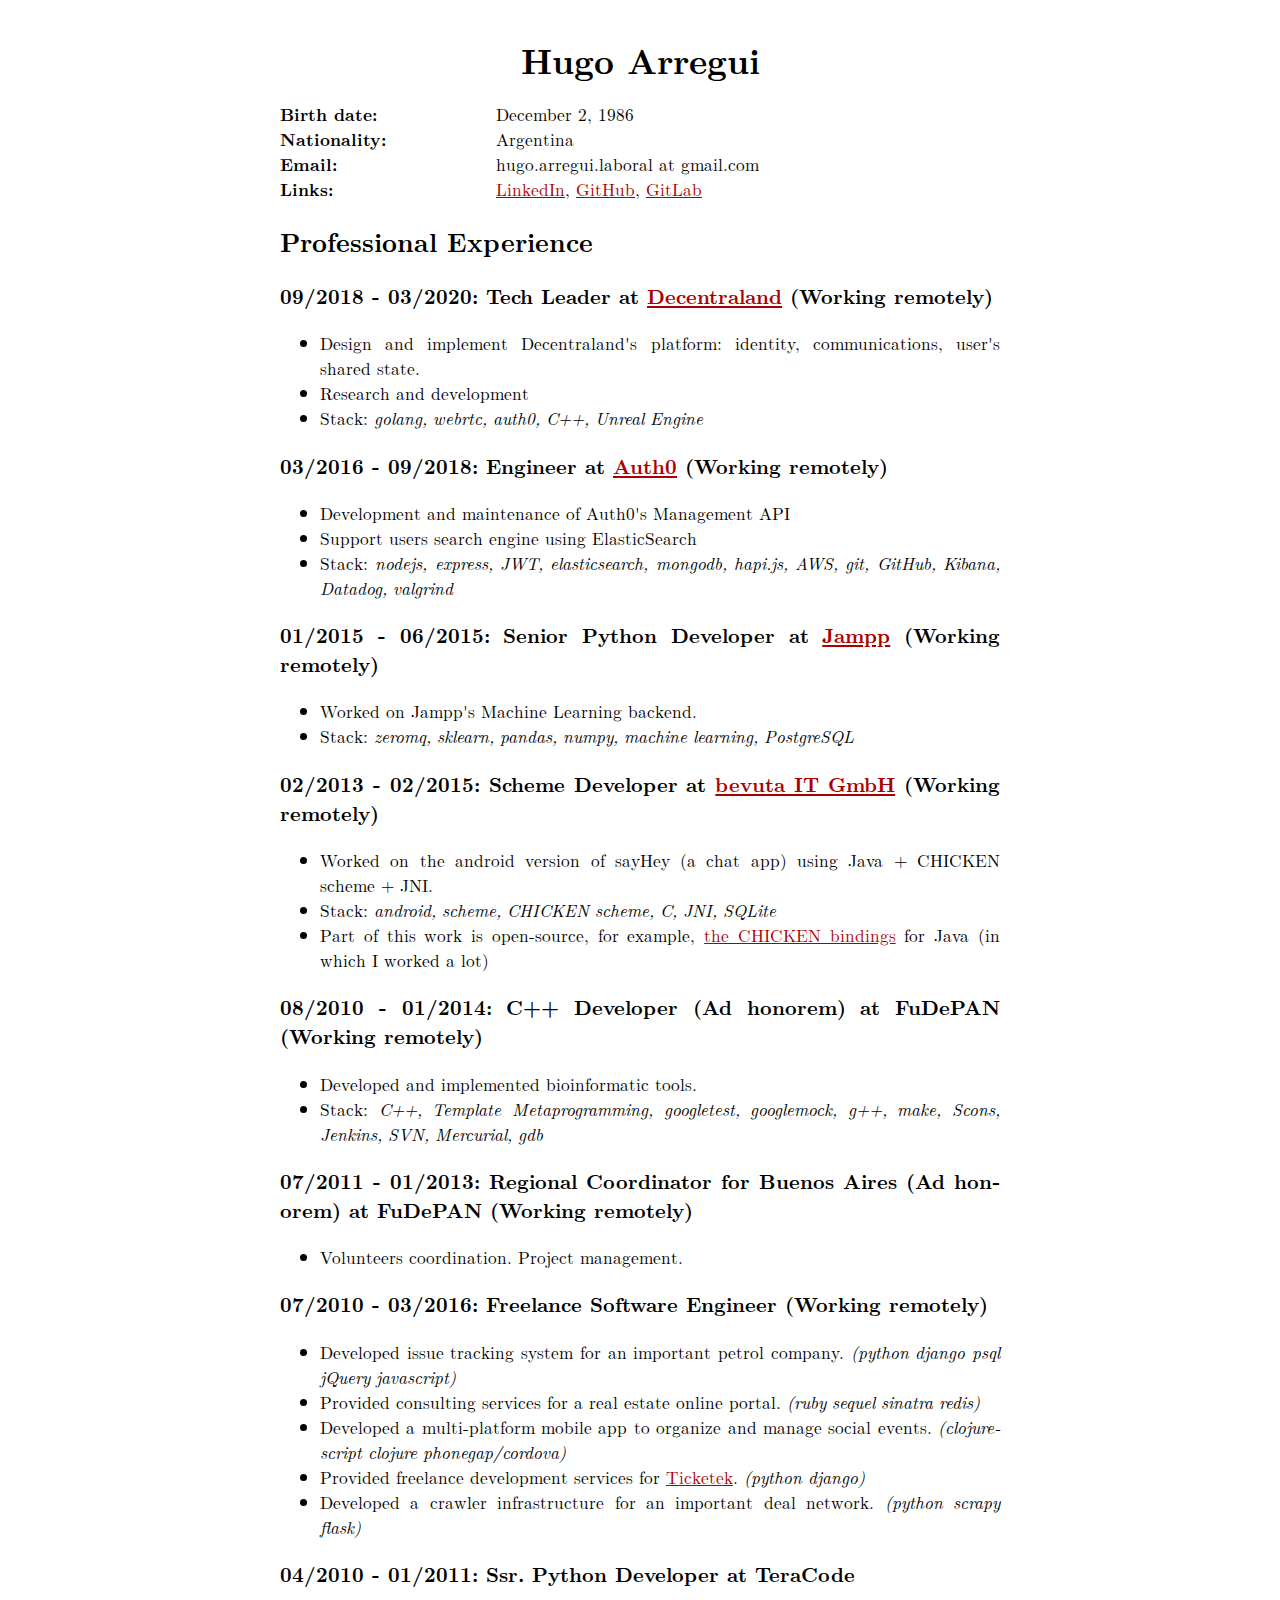
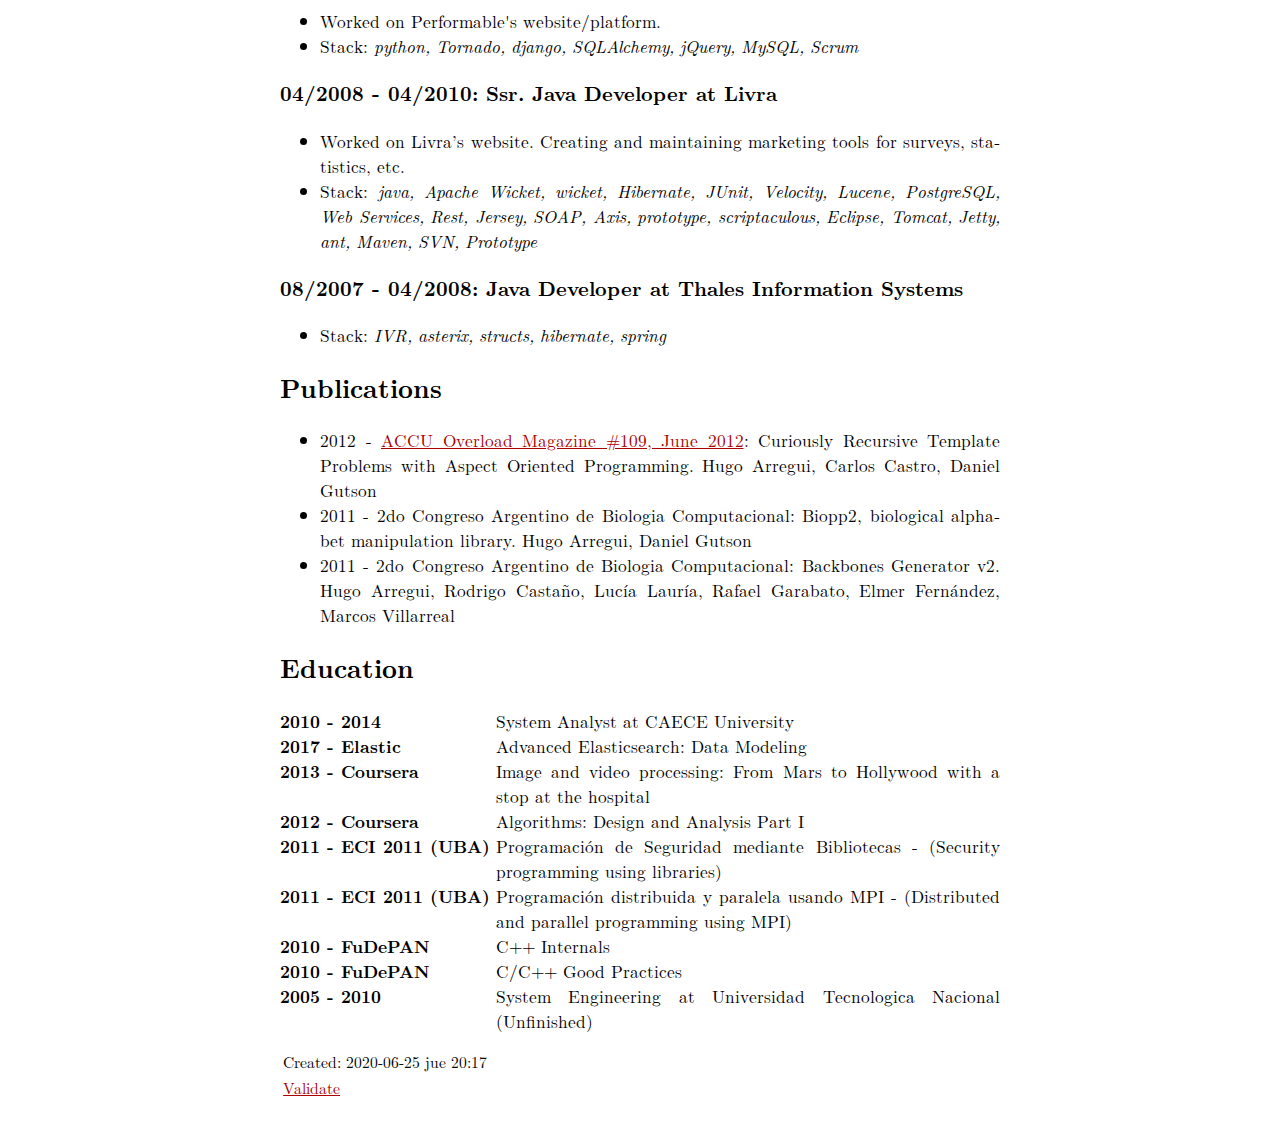
==== commit 8639ff44: "Save jue 25 jun 2020 20:18:33 -03" ====
--- a/index.html
+++ b/index.html
@@ -3,7 +3,7 @@
 "http://www.w3.org/TR/xhtml1/DTD/xhtml1-strict.dtd">
 <html xmlns="http://www.w3.org/1999/xhtml" lang="en" xml:lang="en">
 <head>
-<!-- 2020-02-04 mar 17:25 -->
+<!-- 2020-06-25 jue 20:17 -->
 <meta http-equiv="Content-Type" content="text/html;charset=utf-8" />
 <meta name="viewport" content="width=device-width, initial-scale=1" />
 <title>Hugo Arregui</title>
@@ -160,6 +160,19 @@
   .footdef  { margin-bottom: 1em; }
   .figure { padding: 1em; }
   .figure p { text-align: center; }
+  .equation-container {
+    display: table;
+    text-align: center;
+    width: 100%;
+  }
+  .equation {
+    vertical-align: middle;
+  }
+  .equation-label {
+    display: table-cell;
+    text-align: right;
+    vertical-align: middle;
+  }
   .inlinetask {
     padding: 10px;
     border: 2px solid gray;
@@ -186,7 +199,7 @@
 @licstart  The following is the entire license notice for the
 JavaScript code in this tag.
 
-Copyright (C) 2012-2019 Free Software Foundation, Inc.
+Copyright (C) 2012-2020 Free Software Foundation, Inc.
 
 The JavaScript code in this tag is free software: you can
 redistribute it and/or modify it under the terms of the GNU
@@ -238,32 +251,24 @@
 <dt>Links:</dt><dd><a href="http://ar.linkedin.com/in/hugoarregui/">LinkedIn</a>, <a href="https://github.com/hugoArregui">GitHub</a>, <a href="https://gitlab.com/hugoArregui">GitLab</a></dd>
 </dl>
 
-<div id="outline-container-org3184f2d" class="outline-2">
-<h2 id="org3184f2d">Professional Experience</h2>
-<div class="outline-text-2" id="text-org3184f2d">
-</div>
-<div id="outline-container-org11a8007" class="outline-3">
-<h3 id="org11a8007">11/2019 - [ PRESENT ]: Engineer at <a href="https://decentraland.org">Decentraland</a>'s Special Projects Team (Working remotely)</h3>
-<div class="outline-text-3" id="text-org11a8007">
-<ul class="org-ul">
-<li>Research and development</li>
-<li>Stack: <i>C++, unreal</i></li>
-</ul>
-</div>
-</div>
-<div id="outline-container-org518725c" class="outline-3">
-<h3 id="org518725c">09/2018 - 11/2019: Tech Leader at <a href="https://decentraland.org">Decentraland</a>'s Backend Team (Working remotely)</h3>
-<div class="outline-text-3" id="text-org518725c">
+<div id="outline-container-org4260aba" class="outline-2">
+<h2 id="org4260aba">Professional Experience</h2>
+<div class="outline-text-2" id="text-org4260aba">
+</div>
+<div id="outline-container-org923a81e" class="outline-3">
+<h3 id="org923a81e">09/2018 - 03/2020: Tech Leader at <a href="https://decentraland.org">Decentraland</a> (Working remotely)</h3>
+<div class="outline-text-3" id="text-org923a81e">
 <ul class="org-ul">
 <li>Design and implement Decentraland's platform: identity, communications,
 user's shared state.</li>
-<li>Stack: <i>golang, webrtc, auth0</i></li>
-</ul>
-</div>
-</div>
-<div id="outline-container-org5724831" class="outline-3">
-<h3 id="org5724831">03/2016 - 09/2018: Engineer at <a href="https://auth0.com/">Auth0</a> (Working remotely)</h3>
-<div class="outline-text-3" id="text-org5724831">
+<li>Research and development</li>
+<li>Stack: <i>golang, webrtc, auth0, C++, Unreal Engine</i></li>
+</ul>
+</div>
+</div>
+<div id="outline-container-org1be460c" class="outline-3">
+<h3 id="org1be460c">03/2016 - 09/2018: Engineer at <a href="https://auth0.com/">Auth0</a> (Working remotely)</h3>
+<div class="outline-text-3" id="text-org1be460c">
 <ul class="org-ul">
 <li>Development and maintenance of Auth0's Management API</li>
 <li>Support users search engine using ElasticSearch</li>
@@ -272,9 +277,9 @@
 </div>
 </div>
 
-<div id="outline-container-org6d4b814" class="outline-3">
-<h3 id="org6d4b814">01/2015 - 06/2015: Senior Python Developer at <a href="http://jampp.com/">Jampp</a> (Working remotely)</h3>
-<div class="outline-text-3" id="text-org6d4b814">
+<div id="outline-container-org7e7824e" class="outline-3">
+<h3 id="org7e7824e">01/2015 - 06/2015: Senior Python Developer at <a href="http://jampp.com/">Jampp</a> (Working remotely)</h3>
+<div class="outline-text-3" id="text-org7e7824e">
 <ul class="org-ul">
 <li>Worked on Jampp's Machine Learning backend.</li>
 <li>Stack: <i>zeromq, sklearn, pandas, numpy, machine learning, PostgreSQL</i></li>
@@ -282,9 +287,9 @@
 </div>
 </div>
 
-<div id="outline-container-org860cceb" class="outline-3">
-<h3 id="org860cceb">02/2013 - 02/2015: Scheme Developer at <a href="http://www.bevuta.com/en/">bevuta IT GmbH</a> (Working remotely)</h3>
-<div class="outline-text-3" id="text-org860cceb">
+<div id="outline-container-orgcd125e9" class="outline-3">
+<h3 id="orgcd125e9">02/2013 - 02/2015: Scheme Developer at <a href="http://www.bevuta.com/en/">bevuta IT GmbH</a> (Working remotely)</h3>
+<div class="outline-text-3" id="text-orgcd125e9">
 <ul class="org-ul">
 <li>Worked on the android version of sayHey (a chat app) using Java + CHICKEN scheme + JNI.</li>
 <li>Stack: <i>android, scheme, CHICKEN scheme, C, JNI, SQLite</i></li>
@@ -294,9 +299,9 @@
 </div>
 </div>
 
-<div id="outline-container-orgdf51446" class="outline-3">
-<h3 id="orgdf51446">08/2010 - 01/2014: C++ Developer (Ad honorem) at FuDePAN (Working remotely)</h3>
-<div class="outline-text-3" id="text-orgdf51446">
+<div id="outline-container-orgcc3d702" class="outline-3">
+<h3 id="orgcc3d702">08/2010 - 01/2014: C++ Developer (Ad honorem) at FuDePAN (Working remotely)</h3>
+<div class="outline-text-3" id="text-orgcc3d702">
 <ul class="org-ul">
 <li>Developed and implemented bioinformatic tools.</li>
 <li>Stack: <i>C++, Template Metaprogramming, googletest, googlemock, g++, make, Scons, Jenkins, SVN, Mercurial, gdb</i></li>
@@ -304,18 +309,18 @@
 </div>
 </div>
 
-<div id="outline-container-org835db10" class="outline-3">
-<h3 id="org835db10">07/2011 - 01/2013: Regional Coordinator for Buenos Aires (Ad honorem) at FuDePAN (Working remotely)</h3>
-<div class="outline-text-3" id="text-org835db10">
+<div id="outline-container-org0dc8b1b" class="outline-3">
+<h3 id="org0dc8b1b">07/2011 - 01/2013: Regional Coordinator for Buenos Aires (Ad honorem) at FuDePAN (Working remotely)</h3>
+<div class="outline-text-3" id="text-org0dc8b1b">
 <ul class="org-ul">
 <li>Volunteers coordination. Project management.</li>
 </ul>
 </div>
 </div>
 
-<div id="outline-container-org5b3fa7b" class="outline-3">
-<h3 id="org5b3fa7b">07/2010 - 03/2016: Freelance Software Engineer (Working remotely)</h3>
-<div class="outline-text-3" id="text-org5b3fa7b">
+<div id="outline-container-orgda4476e" class="outline-3">
+<h3 id="orgda4476e">07/2010 - 03/2016: Freelance Software Engineer (Working remotely)</h3>
+<div class="outline-text-3" id="text-orgda4476e">
 <ul class="org-ul">
 <li>Developed issue tracking system for an important petrol company. <i>(python django psql jQuery javascript)</i></li>
 <li>Provided consulting services for a real estate online portal. <i>(ruby sequel sinatra redis)</i></li>
@@ -326,9 +331,9 @@
 </div>
 </div>
 
-<div id="outline-container-orgc06a8d0" class="outline-3">
-<h3 id="orgc06a8d0">04/2010 - 01/2011: Ssr. Python Developer at TeraCode</h3>
-<div class="outline-text-3" id="text-orgc06a8d0">
+<div id="outline-container-org452441a" class="outline-3">
+<h3 id="org452441a">04/2010 - 01/2011: Ssr. Python Developer at TeraCode</h3>
+<div class="outline-text-3" id="text-org452441a">
 <ul class="org-ul">
 <li>Worked on Performable's website/platform.</li>
 <li>Stack: <i>python, Tornado, django, SQLAlchemy, jQuery, MySQL, Scrum</i></li>
@@ -336,9 +341,9 @@
 </div>
 </div>
 
-<div id="outline-container-orgc2fe77e" class="outline-3">
-<h3 id="orgc2fe77e">04/2008 - 04/2010: Ssr. Java Developer at Livra</h3>
-<div class="outline-text-3" id="text-orgc2fe77e">
+<div id="outline-container-orgc39645e" class="outline-3">
+<h3 id="orgc39645e">04/2008 - 04/2010: Ssr. Java Developer at Livra</h3>
+<div class="outline-text-3" id="text-orgc39645e">
 <ul class="org-ul">
 <li>Worked on Livra’s website. Creating and maintaining marketing tools for surveys, statistics, etc.</li>
 <li>Stack: <i>java, Apache Wicket, wicket, Hibernate, JUnit, Velocity, Lucene, PostgreSQL, Web Services, Rest, Jersey, SOAP, Axis, prototype, scriptaculous, Eclipse, Tomcat, Jetty, ant, Maven, SVN, Prototype</i></li>
@@ -346,9 +351,9 @@
 </div>
 </div>
 
-<div id="outline-container-org1ed2041" class="outline-3">
-<h3 id="org1ed2041">08/2007 - 04/2008: Java Developer at Thales Information Systems</h3>
-<div class="outline-text-3" id="text-org1ed2041">
+<div id="outline-container-orge30ea9c" class="outline-3">
+<h3 id="orge30ea9c">08/2007 - 04/2008: Java Developer at Thales Information Systems</h3>
+<div class="outline-text-3" id="text-orge30ea9c">
 <ul class="org-ul">
 <li>Stack: <i>IVR, asterix, structs, hibernate, spring</i></li>
 </ul>
@@ -356,9 +361,9 @@
 </div>
 </div>
 
-<div id="outline-container-org55f6dc2" class="outline-2">
-<h2 id="org55f6dc2">Publications</h2>
-<div class="outline-text-2" id="text-org55f6dc2">
+<div id="outline-container-org1bc8bcc" class="outline-2">
+<h2 id="org1bc8bcc">Publications</h2>
+<div class="outline-text-2" id="text-org1bc8bcc">
 <ul class="org-ul">
 <li>2012 - <a href="http://accu.org/index.php/journals/1916">ACCU Overload Magazine #109, June 2012</a>: Curiously Recursive Template Problems with Aspect Oriented Programming. Hugo Arregui, Carlos Castro, Daniel Gutson</li>
 <li>2011 - 2do Congreso Argentino de Biologia Computacional: Biopp2, biological alphabet manipulation library. Hugo Arregui, Daniel Gutson</li>
@@ -367,9 +372,9 @@
 </div>
 </div>
 
-<div id="outline-container-org123c0a4" class="outline-2">
-<h2 id="org123c0a4">Education</h2>
-<div class="outline-text-2" id="text-org123c0a4">
+<div id="outline-container-orgefceae5" class="outline-2">
+<h2 id="orgefceae5">Education</h2>
+<div class="outline-text-2" id="text-orgefceae5">
 <dl class="org-dl">
 <dt>2010 - 2014</dt><dd>System Analyst at CAECE University</dd>
 <dt>2017 - Elastic</dt><dd>Advanced Elasticsearch: Data Modeling</dd>
@@ -385,7 +390,7 @@
 </div>
 </div>
 <div id="postamble" class="status">
-<p class="date">Created: 2020-02-04 mar 17:25</p>
+<p class="date">Created: 2020-06-25 jue 20:17</p>
 <p class="validation"><a href="http://validator.w3.org/check?uri=referer">Validate</a></p>
 </div>
 </body>
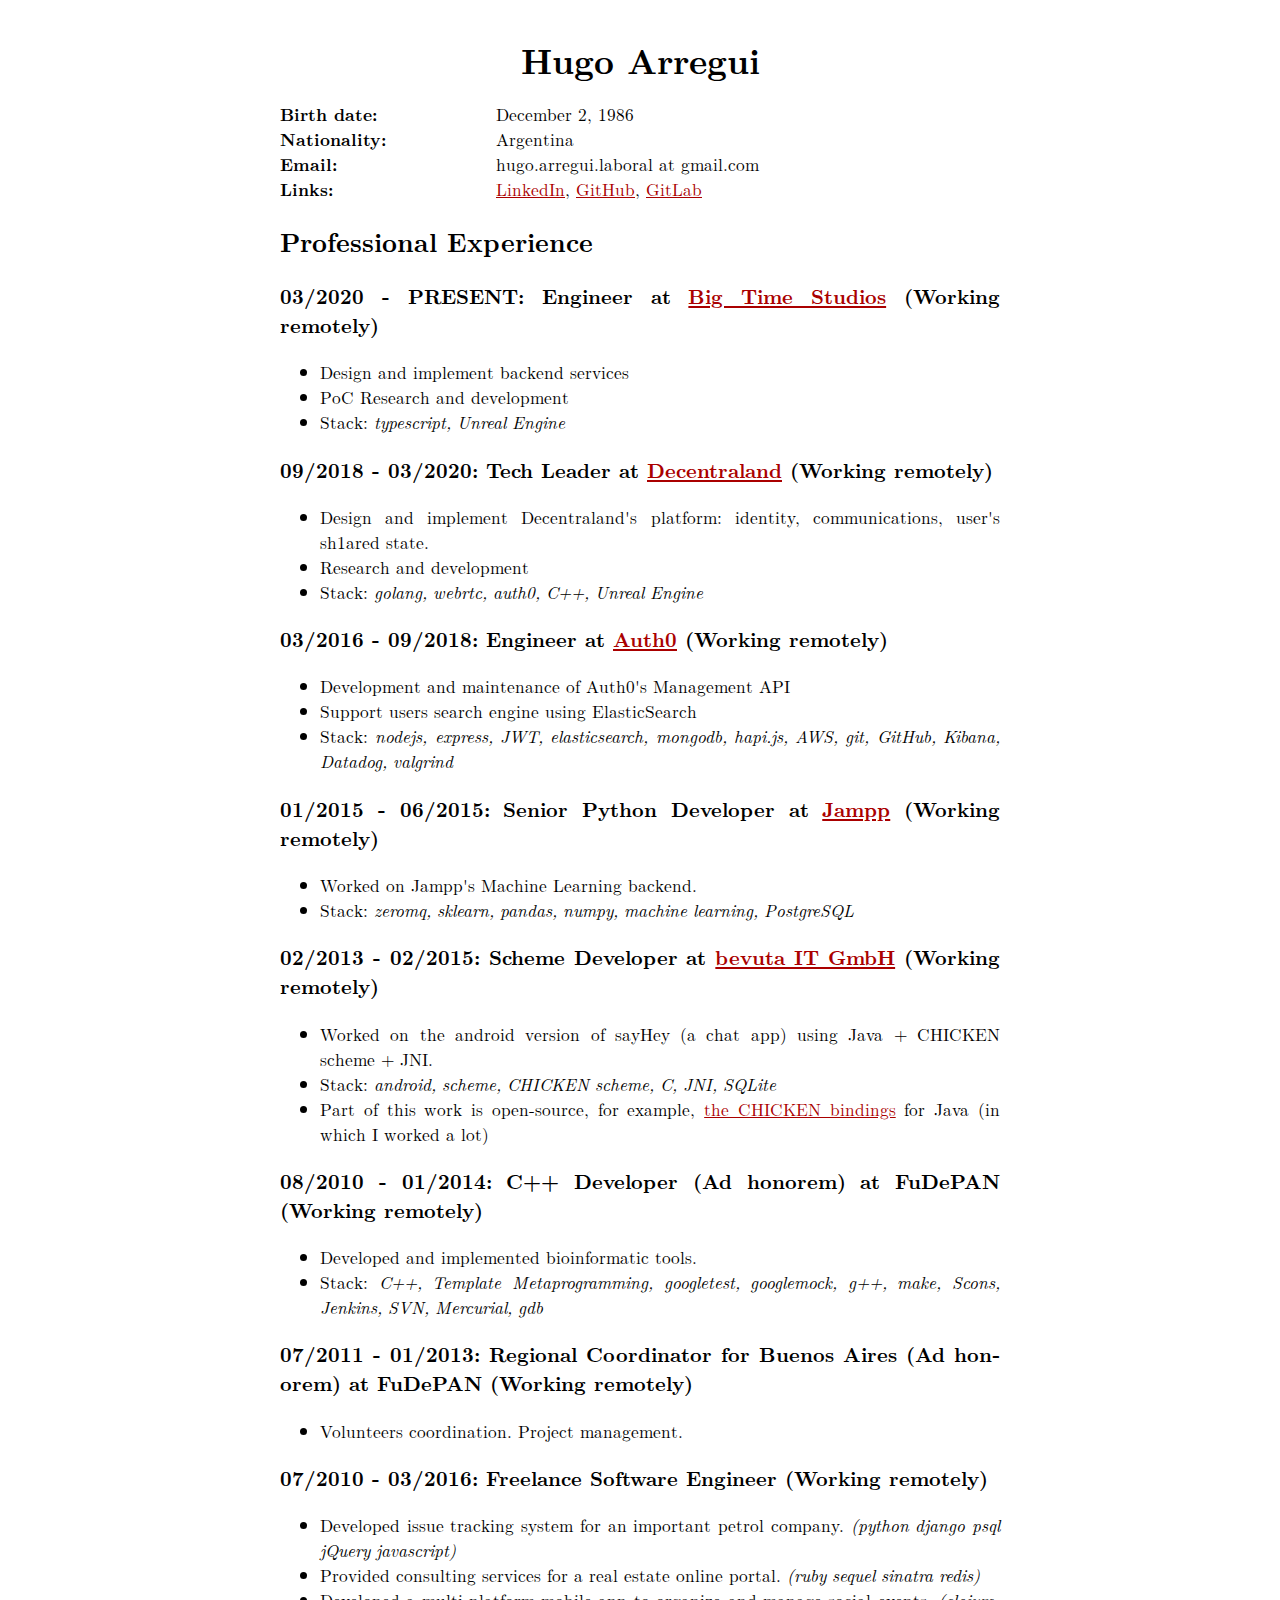
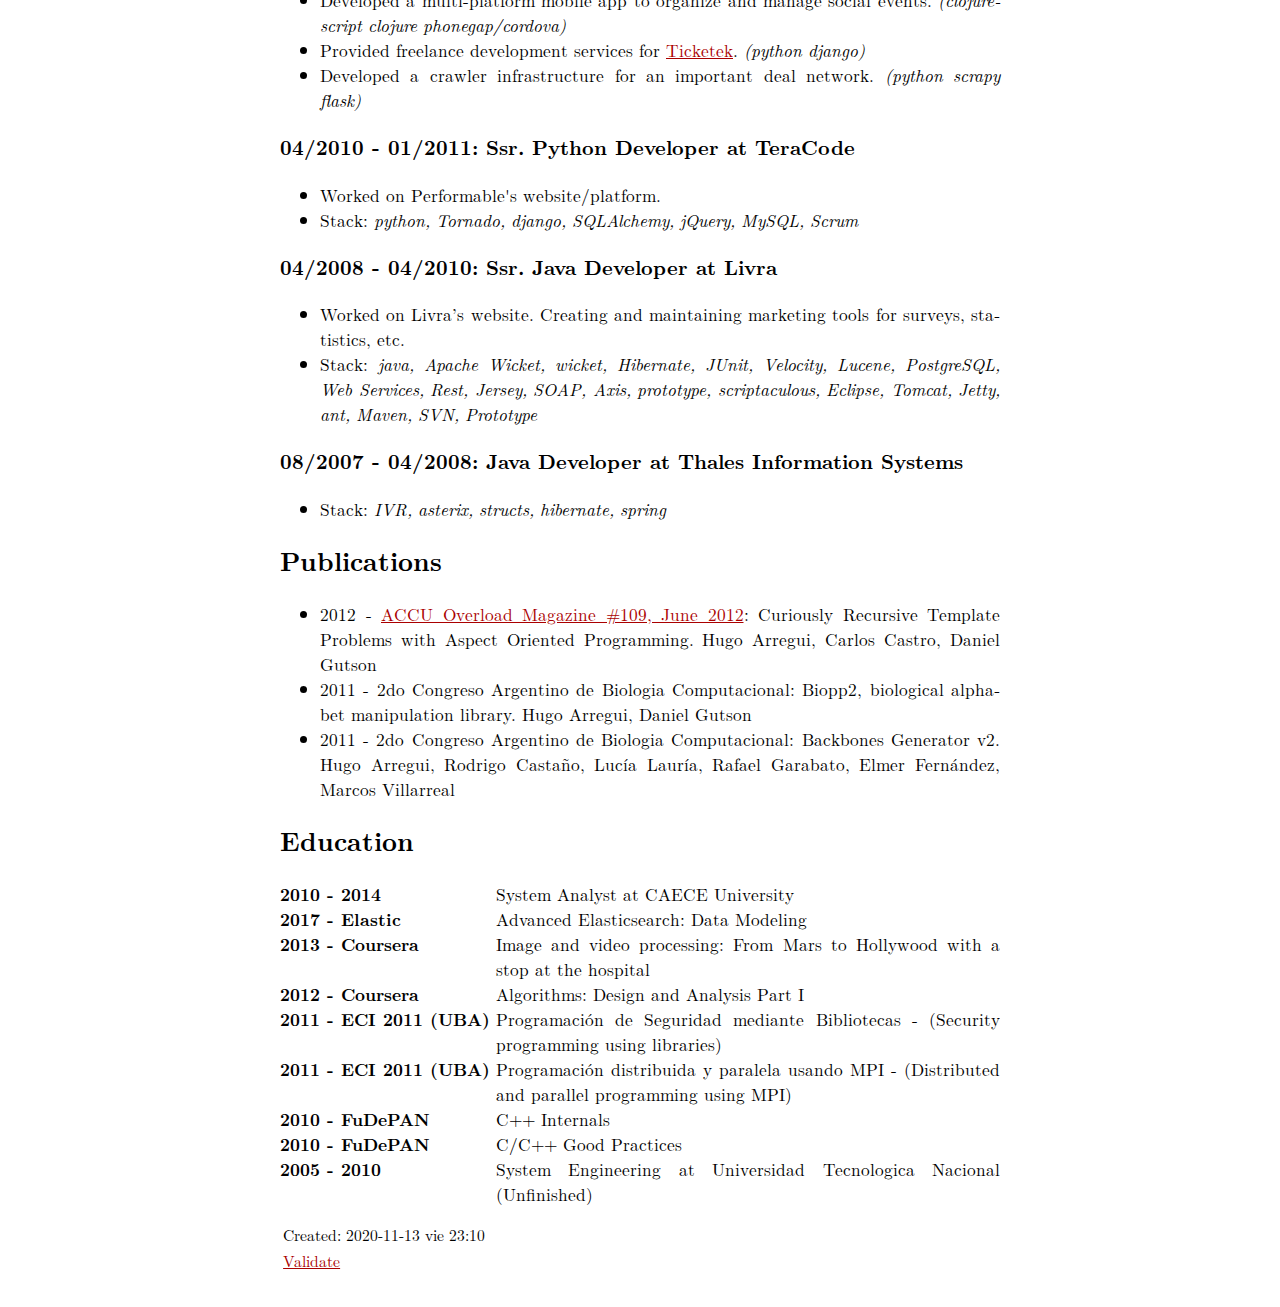
==== commit df2cdd20: "Save vie 13 nov 2020 23:11:10 -03" ====
--- a/index.html
+++ b/index.html
@@ -3,7 +3,7 @@
 "http://www.w3.org/TR/xhtml1/DTD/xhtml1-strict.dtd">
 <html xmlns="http://www.w3.org/1999/xhtml" lang="en" xml:lang="en">
 <head>
-<!-- 2020-06-25 jue 20:17 -->
+<!-- 2020-11-13 vie 23:10 -->
 <meta http-equiv="Content-Type" content="text/html;charset=utf-8" />
 <meta name="viewport" content="width=device-width, initial-scale=1" />
 <title>Hugo Arregui</title>
@@ -251,24 +251,34 @@
 <dt>Links:</dt><dd><a href="http://ar.linkedin.com/in/hugoarregui/">LinkedIn</a>, <a href="https://github.com/hugoArregui">GitHub</a>, <a href="https://gitlab.com/hugoArregui">GitLab</a></dd>
 </dl>
 
-<div id="outline-container-org4260aba" class="outline-2">
-<h2 id="org4260aba">Professional Experience</h2>
-<div class="outline-text-2" id="text-org4260aba">
-</div>
-<div id="outline-container-org923a81e" class="outline-3">
-<h3 id="org923a81e">09/2018 - 03/2020: Tech Leader at <a href="https://decentraland.org">Decentraland</a> (Working remotely)</h3>
-<div class="outline-text-3" id="text-org923a81e">
+<div id="outline-container-orgf9e7954" class="outline-2">
+<h2 id="orgf9e7954">Professional Experience</h2>
+<div class="outline-text-2" id="text-orgf9e7954">
+</div>
+<div id="outline-container-org989a12a" class="outline-3">
+<h3 id="org989a12a">03/2020 - PRESENT: Engineer at <a href="https://bigtime.gg/">Big Time Studios</a> (Working remotely)</h3>
+<div class="outline-text-3" id="text-org989a12a">
+<ul class="org-ul">
+<li>Design and implement backend services</li>
+<li>PoC Research and development</li>
+<li>Stack: <i>typescript, Unreal Engine</i></li>
+</ul>
+</div>
+</div>
+<div id="outline-container-org56a8ff9" class="outline-3">
+<h3 id="org56a8ff9">09/2018 - 03/2020: Tech Leader at <a href="https://decentraland.org">Decentraland</a> (Working remotely)</h3>
+<div class="outline-text-3" id="text-org56a8ff9">
 <ul class="org-ul">
 <li>Design and implement Decentraland's platform: identity, communications,
-user's shared state.</li>
+user's sh1ared state.</li>
 <li>Research and development</li>
 <li>Stack: <i>golang, webrtc, auth0, C++, Unreal Engine</i></li>
 </ul>
 </div>
 </div>
-<div id="outline-container-org1be460c" class="outline-3">
-<h3 id="org1be460c">03/2016 - 09/2018: Engineer at <a href="https://auth0.com/">Auth0</a> (Working remotely)</h3>
-<div class="outline-text-3" id="text-org1be460c">
+<div id="outline-container-orgb10a6aa" class="outline-3">
+<h3 id="orgb10a6aa">03/2016 - 09/2018: Engineer at <a href="https://auth0.com/">Auth0</a> (Working remotely)</h3>
+<div class="outline-text-3" id="text-orgb10a6aa">
 <ul class="org-ul">
 <li>Development and maintenance of Auth0's Management API</li>
 <li>Support users search engine using ElasticSearch</li>
@@ -277,9 +287,9 @@
 </div>
 </div>
 
-<div id="outline-container-org7e7824e" class="outline-3">
-<h3 id="org7e7824e">01/2015 - 06/2015: Senior Python Developer at <a href="http://jampp.com/">Jampp</a> (Working remotely)</h3>
-<div class="outline-text-3" id="text-org7e7824e">
+<div id="outline-container-orgcf346e2" class="outline-3">
+<h3 id="orgcf346e2">01/2015 - 06/2015: Senior Python Developer at <a href="http://jampp.com/">Jampp</a> (Working remotely)</h3>
+<div class="outline-text-3" id="text-orgcf346e2">
 <ul class="org-ul">
 <li>Worked on Jampp's Machine Learning backend.</li>
 <li>Stack: <i>zeromq, sklearn, pandas, numpy, machine learning, PostgreSQL</i></li>
@@ -287,9 +297,9 @@
 </div>
 </div>
 
-<div id="outline-container-orgcd125e9" class="outline-3">
-<h3 id="orgcd125e9">02/2013 - 02/2015: Scheme Developer at <a href="http://www.bevuta.com/en/">bevuta IT GmbH</a> (Working remotely)</h3>
-<div class="outline-text-3" id="text-orgcd125e9">
+<div id="outline-container-orgdb031ad" class="outline-3">
+<h3 id="orgdb031ad">02/2013 - 02/2015: Scheme Developer at <a href="http://www.bevuta.com/en/">bevuta IT GmbH</a> (Working remotely)</h3>
+<div class="outline-text-3" id="text-orgdb031ad">
 <ul class="org-ul">
 <li>Worked on the android version of sayHey (a chat app) using Java + CHICKEN scheme + JNI.</li>
 <li>Stack: <i>android, scheme, CHICKEN scheme, C, JNI, SQLite</i></li>
@@ -299,9 +309,9 @@
 </div>
 </div>
 
-<div id="outline-container-orgcc3d702" class="outline-3">
-<h3 id="orgcc3d702">08/2010 - 01/2014: C++ Developer (Ad honorem) at FuDePAN (Working remotely)</h3>
-<div class="outline-text-3" id="text-orgcc3d702">
+<div id="outline-container-org3f66ec8" class="outline-3">
+<h3 id="org3f66ec8">08/2010 - 01/2014: C++ Developer (Ad honorem) at FuDePAN (Working remotely)</h3>
+<div class="outline-text-3" id="text-org3f66ec8">
 <ul class="org-ul">
 <li>Developed and implemented bioinformatic tools.</li>
 <li>Stack: <i>C++, Template Metaprogramming, googletest, googlemock, g++, make, Scons, Jenkins, SVN, Mercurial, gdb</i></li>
@@ -309,18 +319,18 @@
 </div>
 </div>
 
-<div id="outline-container-org0dc8b1b" class="outline-3">
-<h3 id="org0dc8b1b">07/2011 - 01/2013: Regional Coordinator for Buenos Aires (Ad honorem) at FuDePAN (Working remotely)</h3>
-<div class="outline-text-3" id="text-org0dc8b1b">
+<div id="outline-container-org324b13b" class="outline-3">
+<h3 id="org324b13b">07/2011 - 01/2013: Regional Coordinator for Buenos Aires (Ad honorem) at FuDePAN (Working remotely)</h3>
+<div class="outline-text-3" id="text-org324b13b">
 <ul class="org-ul">
 <li>Volunteers coordination. Project management.</li>
 </ul>
 </div>
 </div>
 
-<div id="outline-container-orgda4476e" class="outline-3">
-<h3 id="orgda4476e">07/2010 - 03/2016: Freelance Software Engineer (Working remotely)</h3>
-<div class="outline-text-3" id="text-orgda4476e">
+<div id="outline-container-org2dccc76" class="outline-3">
+<h3 id="org2dccc76">07/2010 - 03/2016: Freelance Software Engineer (Working remotely)</h3>
+<div class="outline-text-3" id="text-org2dccc76">
 <ul class="org-ul">
 <li>Developed issue tracking system for an important petrol company. <i>(python django psql jQuery javascript)</i></li>
 <li>Provided consulting services for a real estate online portal. <i>(ruby sequel sinatra redis)</i></li>
@@ -331,9 +341,9 @@
 </div>
 </div>
 
-<div id="outline-container-org452441a" class="outline-3">
-<h3 id="org452441a">04/2010 - 01/2011: Ssr. Python Developer at TeraCode</h3>
-<div class="outline-text-3" id="text-org452441a">
+<div id="outline-container-org1f3de31" class="outline-3">
+<h3 id="org1f3de31">04/2010 - 01/2011: Ssr. Python Developer at TeraCode</h3>
+<div class="outline-text-3" id="text-org1f3de31">
 <ul class="org-ul">
 <li>Worked on Performable's website/platform.</li>
 <li>Stack: <i>python, Tornado, django, SQLAlchemy, jQuery, MySQL, Scrum</i></li>
@@ -341,9 +351,9 @@
 </div>
 </div>
 
-<div id="outline-container-orgc39645e" class="outline-3">
-<h3 id="orgc39645e">04/2008 - 04/2010: Ssr. Java Developer at Livra</h3>
-<div class="outline-text-3" id="text-orgc39645e">
+<div id="outline-container-org20d679d" class="outline-3">
+<h3 id="org20d679d">04/2008 - 04/2010: Ssr. Java Developer at Livra</h3>
+<div class="outline-text-3" id="text-org20d679d">
 <ul class="org-ul">
 <li>Worked on Livra’s website. Creating and maintaining marketing tools for surveys, statistics, etc.</li>
 <li>Stack: <i>java, Apache Wicket, wicket, Hibernate, JUnit, Velocity, Lucene, PostgreSQL, Web Services, Rest, Jersey, SOAP, Axis, prototype, scriptaculous, Eclipse, Tomcat, Jetty, ant, Maven, SVN, Prototype</i></li>
@@ -351,9 +361,9 @@
 </div>
 </div>
 
-<div id="outline-container-orge30ea9c" class="outline-3">
-<h3 id="orge30ea9c">08/2007 - 04/2008: Java Developer at Thales Information Systems</h3>
-<div class="outline-text-3" id="text-orge30ea9c">
+<div id="outline-container-orgd2353e8" class="outline-3">
+<h3 id="orgd2353e8">08/2007 - 04/2008: Java Developer at Thales Information Systems</h3>
+<div class="outline-text-3" id="text-orgd2353e8">
 <ul class="org-ul">
 <li>Stack: <i>IVR, asterix, structs, hibernate, spring</i></li>
 </ul>
@@ -361,9 +371,9 @@
 </div>
 </div>
 
-<div id="outline-container-org1bc8bcc" class="outline-2">
-<h2 id="org1bc8bcc">Publications</h2>
-<div class="outline-text-2" id="text-org1bc8bcc">
+<div id="outline-container-orgf7e906e" class="outline-2">
+<h2 id="orgf7e906e">Publications</h2>
+<div class="outline-text-2" id="text-orgf7e906e">
 <ul class="org-ul">
 <li>2012 - <a href="http://accu.org/index.php/journals/1916">ACCU Overload Magazine #109, June 2012</a>: Curiously Recursive Template Problems with Aspect Oriented Programming. Hugo Arregui, Carlos Castro, Daniel Gutson</li>
 <li>2011 - 2do Congreso Argentino de Biologia Computacional: Biopp2, biological alphabet manipulation library. Hugo Arregui, Daniel Gutson</li>
@@ -372,9 +382,9 @@
 </div>
 </div>
 
-<div id="outline-container-orgefceae5" class="outline-2">
-<h2 id="orgefceae5">Education</h2>
-<div class="outline-text-2" id="text-orgefceae5">
+<div id="outline-container-org79e3091" class="outline-2">
+<h2 id="org79e3091">Education</h2>
+<div class="outline-text-2" id="text-org79e3091">
 <dl class="org-dl">
 <dt>2010 - 2014</dt><dd>System Analyst at CAECE University</dd>
 <dt>2017 - Elastic</dt><dd>Advanced Elasticsearch: Data Modeling</dd>
@@ -390,7 +400,7 @@
 </div>
 </div>
 <div id="postamble" class="status">
-<p class="date">Created: 2020-06-25 jue 20:17</p>
+<p class="date">Created: 2020-11-13 vie 23:10</p>
 <p class="validation"><a href="http://validator.w3.org/check?uri=referer">Validate</a></p>
 </div>
 </body>
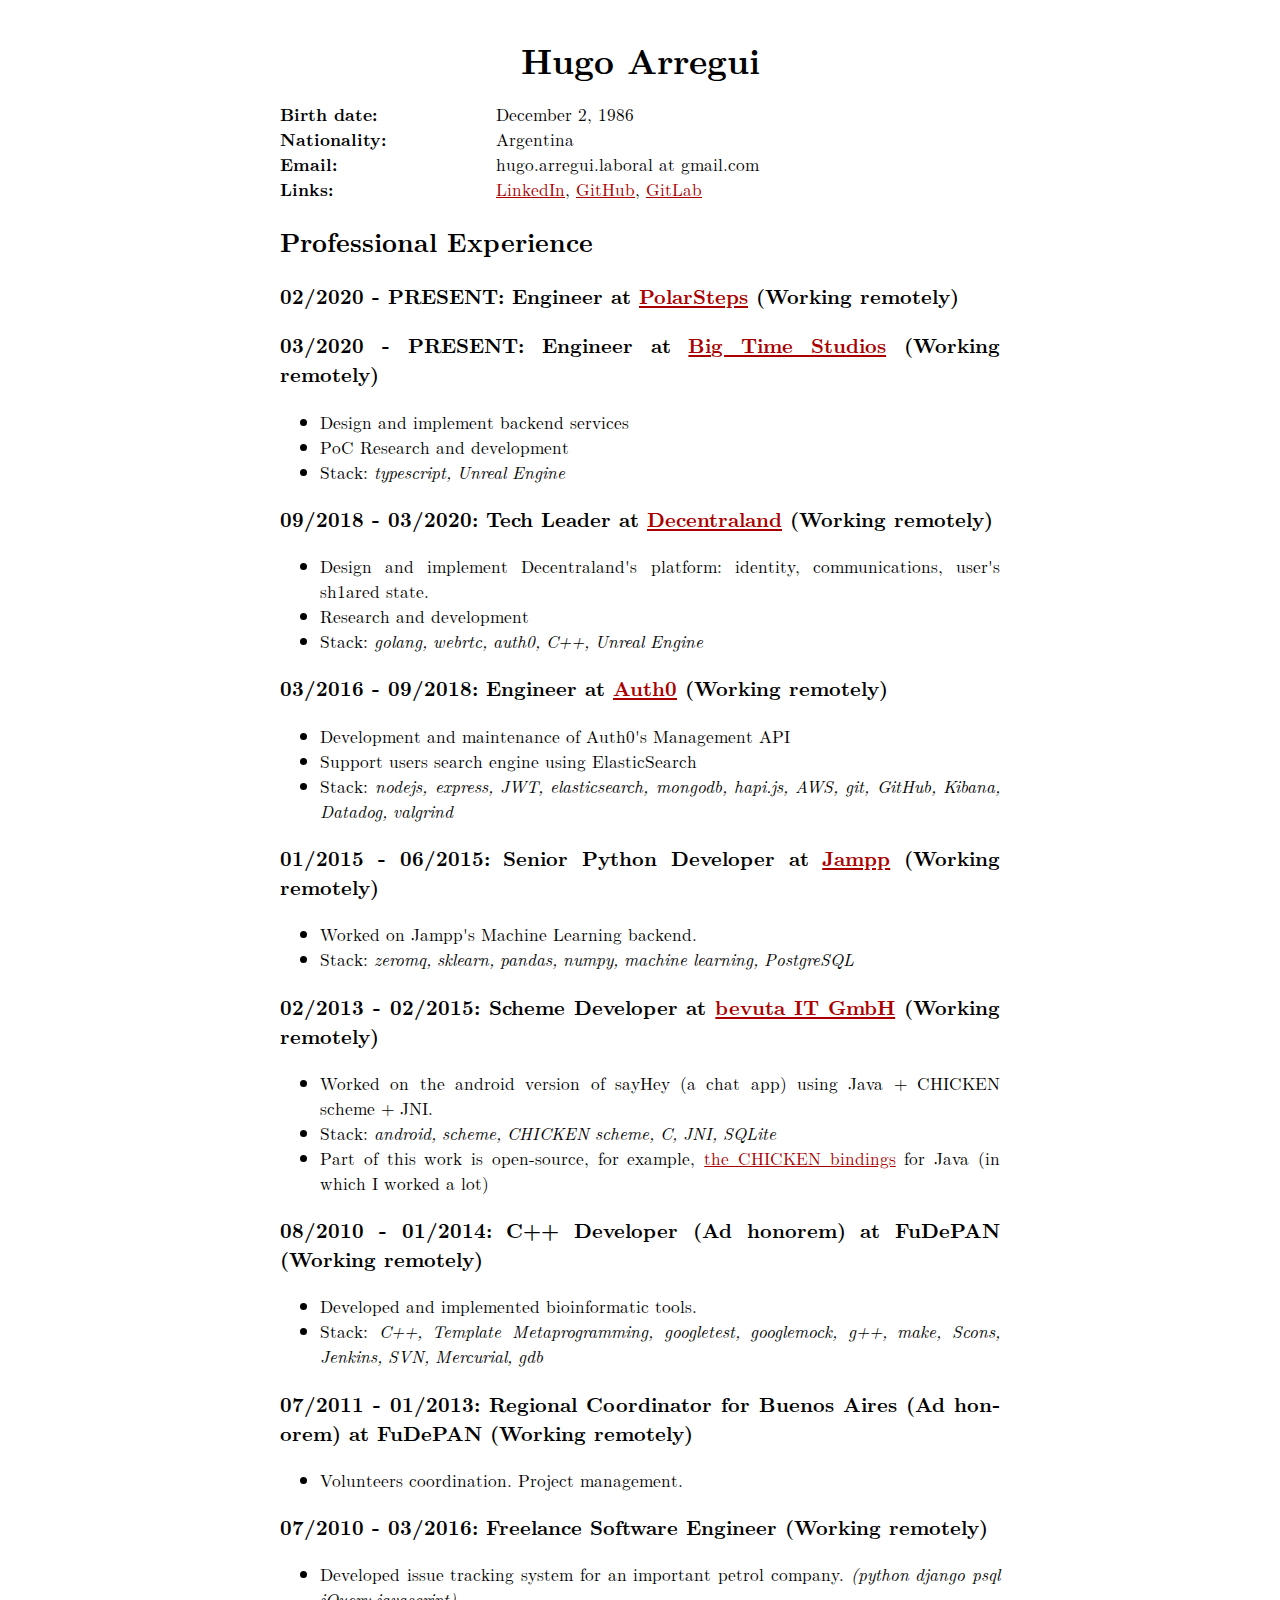
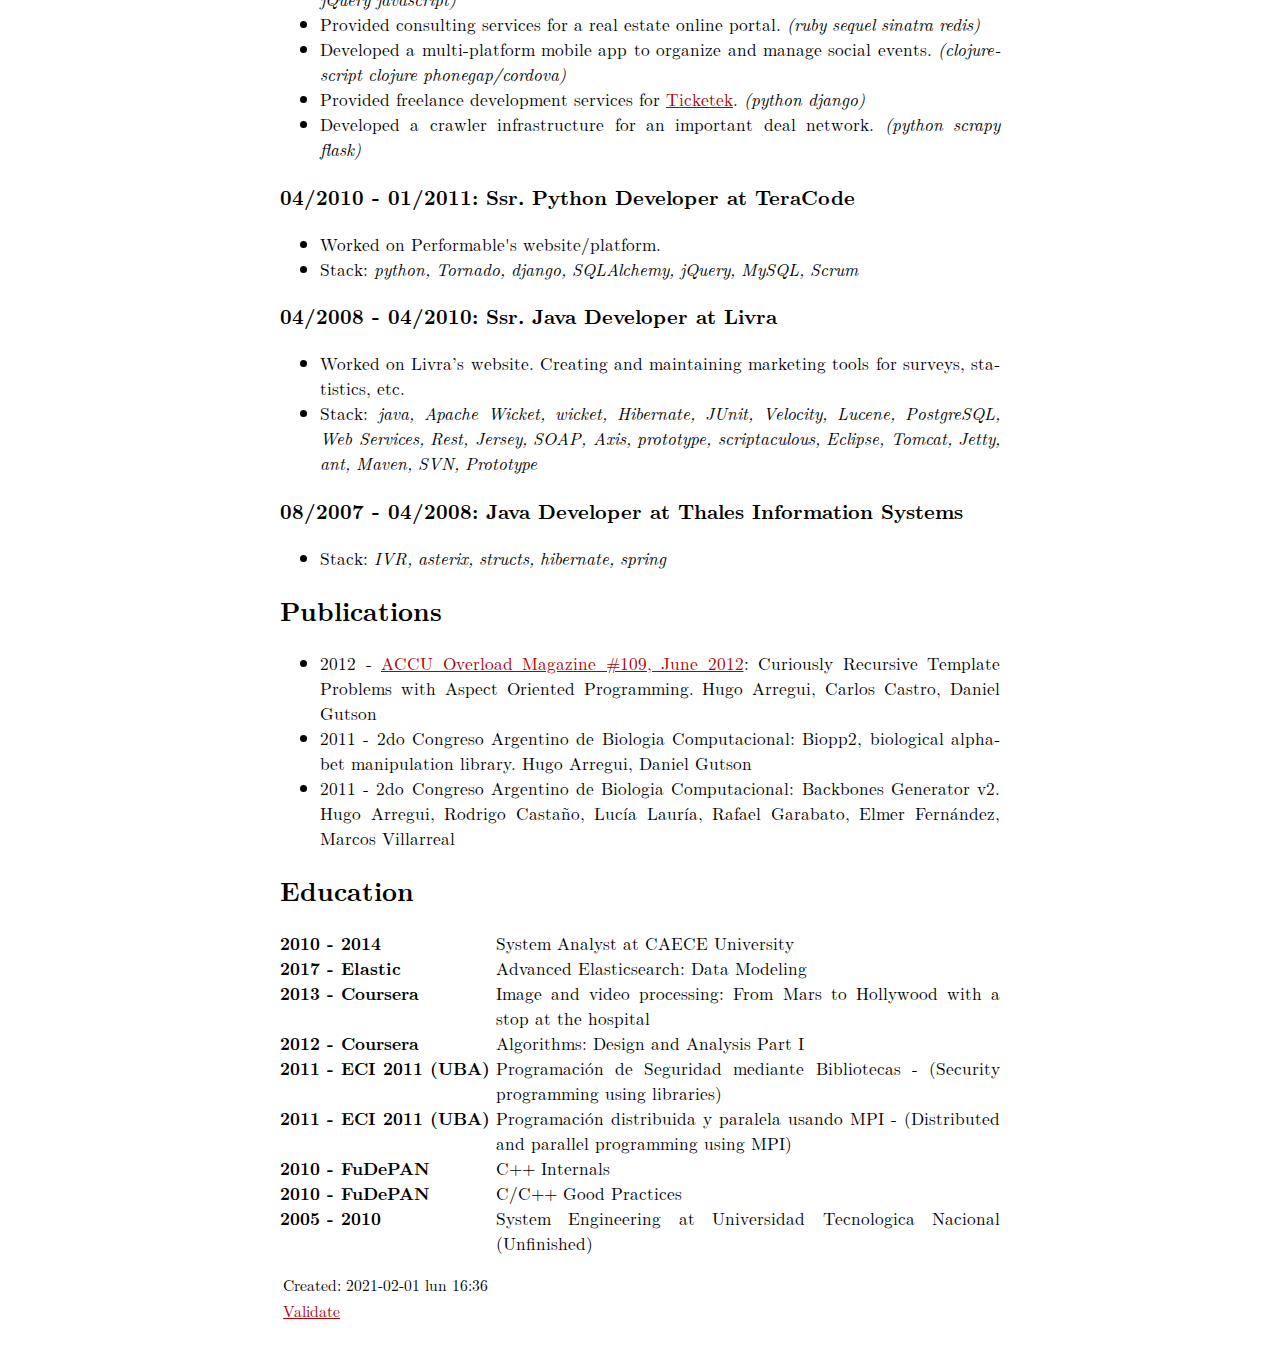
==== commit b7879a41: "Save lun 01 feb 2021 16:36:16 -03" ====
--- a/index.html
+++ b/index.html
@@ -3,7 +3,7 @@
 "http://www.w3.org/TR/xhtml1/DTD/xhtml1-strict.dtd">
 <html xmlns="http://www.w3.org/1999/xhtml" lang="en" xml:lang="en">
 <head>
-<!-- 2020-11-13 vie 23:10 -->
+<!-- 2021-02-01 lun 16:36 -->
 <meta http-equiv="Content-Type" content="text/html;charset=utf-8" />
 <meta name="viewport" content="width=device-width, initial-scale=1" />
 <title>Hugo Arregui</title>
@@ -251,13 +251,16 @@
 <dt>Links:</dt><dd><a href="http://ar.linkedin.com/in/hugoarregui/">LinkedIn</a>, <a href="https://github.com/hugoArregui">GitHub</a>, <a href="https://gitlab.com/hugoArregui">GitLab</a></dd>
 </dl>
 
-<div id="outline-container-orgf9e7954" class="outline-2">
-<h2 id="orgf9e7954">Professional Experience</h2>
-<div class="outline-text-2" id="text-orgf9e7954">
-</div>
-<div id="outline-container-org989a12a" class="outline-3">
-<h3 id="org989a12a">03/2020 - PRESENT: Engineer at <a href="https://bigtime.gg/">Big Time Studios</a> (Working remotely)</h3>
-<div class="outline-text-3" id="text-org989a12a">
+<div id="outline-container-org55da2c7" class="outline-2">
+<h2 id="org55da2c7">Professional Experience</h2>
+<div class="outline-text-2" id="text-org55da2c7">
+</div>
+<div id="outline-container-orgfa79427" class="outline-3">
+<h3 id="orgfa79427">02/2020 - PRESENT: Engineer at <a href="https://www.polarsteps.com/">PolarSteps</a> (Working remotely)</h3>
+</div>
+<div id="outline-container-orgd9d04a2" class="outline-3">
+<h3 id="orgd9d04a2">03/2020 - PRESENT: Engineer at <a href="https://bigtime.gg/">Big Time Studios</a> (Working remotely)</h3>
+<div class="outline-text-3" id="text-orgd9d04a2">
 <ul class="org-ul">
 <li>Design and implement backend services</li>
 <li>PoC Research and development</li>
@@ -265,9 +268,9 @@
 </ul>
 </div>
 </div>
-<div id="outline-container-org56a8ff9" class="outline-3">
-<h3 id="org56a8ff9">09/2018 - 03/2020: Tech Leader at <a href="https://decentraland.org">Decentraland</a> (Working remotely)</h3>
-<div class="outline-text-3" id="text-org56a8ff9">
+<div id="outline-container-org25542a0" class="outline-3">
+<h3 id="org25542a0">09/2018 - 03/2020: Tech Leader at <a href="https://decentraland.org">Decentraland</a> (Working remotely)</h3>
+<div class="outline-text-3" id="text-org25542a0">
 <ul class="org-ul">
 <li>Design and implement Decentraland's platform: identity, communications,
 user's sh1ared state.</li>
@@ -276,9 +279,9 @@
 </ul>
 </div>
 </div>
-<div id="outline-container-orgb10a6aa" class="outline-3">
-<h3 id="orgb10a6aa">03/2016 - 09/2018: Engineer at <a href="https://auth0.com/">Auth0</a> (Working remotely)</h3>
-<div class="outline-text-3" id="text-orgb10a6aa">
+<div id="outline-container-org3d12576" class="outline-3">
+<h3 id="org3d12576">03/2016 - 09/2018: Engineer at <a href="https://auth0.com/">Auth0</a> (Working remotely)</h3>
+<div class="outline-text-3" id="text-org3d12576">
 <ul class="org-ul">
 <li>Development and maintenance of Auth0's Management API</li>
 <li>Support users search engine using ElasticSearch</li>
@@ -287,9 +290,9 @@
 </div>
 </div>
 
-<div id="outline-container-orgcf346e2" class="outline-3">
-<h3 id="orgcf346e2">01/2015 - 06/2015: Senior Python Developer at <a href="http://jampp.com/">Jampp</a> (Working remotely)</h3>
-<div class="outline-text-3" id="text-orgcf346e2">
+<div id="outline-container-org452ac75" class="outline-3">
+<h3 id="org452ac75">01/2015 - 06/2015: Senior Python Developer at <a href="http://jampp.com/">Jampp</a> (Working remotely)</h3>
+<div class="outline-text-3" id="text-org452ac75">
 <ul class="org-ul">
 <li>Worked on Jampp's Machine Learning backend.</li>
 <li>Stack: <i>zeromq, sklearn, pandas, numpy, machine learning, PostgreSQL</i></li>
@@ -297,9 +300,9 @@
 </div>
 </div>
 
-<div id="outline-container-orgdb031ad" class="outline-3">
-<h3 id="orgdb031ad">02/2013 - 02/2015: Scheme Developer at <a href="http://www.bevuta.com/en/">bevuta IT GmbH</a> (Working remotely)</h3>
-<div class="outline-text-3" id="text-orgdb031ad">
+<div id="outline-container-orge8c7222" class="outline-3">
+<h3 id="orge8c7222">02/2013 - 02/2015: Scheme Developer at <a href="http://www.bevuta.com/en/">bevuta IT GmbH</a> (Working remotely)</h3>
+<div class="outline-text-3" id="text-orge8c7222">
 <ul class="org-ul">
 <li>Worked on the android version of sayHey (a chat app) using Java + CHICKEN scheme + JNI.</li>
 <li>Stack: <i>android, scheme, CHICKEN scheme, C, JNI, SQLite</i></li>
@@ -309,9 +312,9 @@
 </div>
 </div>
 
-<div id="outline-container-org3f66ec8" class="outline-3">
-<h3 id="org3f66ec8">08/2010 - 01/2014: C++ Developer (Ad honorem) at FuDePAN (Working remotely)</h3>
-<div class="outline-text-3" id="text-org3f66ec8">
+<div id="outline-container-org8caacac" class="outline-3">
+<h3 id="org8caacac">08/2010 - 01/2014: C++ Developer (Ad honorem) at FuDePAN (Working remotely)</h3>
+<div class="outline-text-3" id="text-org8caacac">
 <ul class="org-ul">
 <li>Developed and implemented bioinformatic tools.</li>
 <li>Stack: <i>C++, Template Metaprogramming, googletest, googlemock, g++, make, Scons, Jenkins, SVN, Mercurial, gdb</i></li>
@@ -319,18 +322,18 @@
 </div>
 </div>
 
-<div id="outline-container-org324b13b" class="outline-3">
-<h3 id="org324b13b">07/2011 - 01/2013: Regional Coordinator for Buenos Aires (Ad honorem) at FuDePAN (Working remotely)</h3>
-<div class="outline-text-3" id="text-org324b13b">
+<div id="outline-container-org5e86e6c" class="outline-3">
+<h3 id="org5e86e6c">07/2011 - 01/2013: Regional Coordinator for Buenos Aires (Ad honorem) at FuDePAN (Working remotely)</h3>
+<div class="outline-text-3" id="text-org5e86e6c">
 <ul class="org-ul">
 <li>Volunteers coordination. Project management.</li>
 </ul>
 </div>
 </div>
 
-<div id="outline-container-org2dccc76" class="outline-3">
-<h3 id="org2dccc76">07/2010 - 03/2016: Freelance Software Engineer (Working remotely)</h3>
-<div class="outline-text-3" id="text-org2dccc76">
+<div id="outline-container-orgeb0191e" class="outline-3">
+<h3 id="orgeb0191e">07/2010 - 03/2016: Freelance Software Engineer (Working remotely)</h3>
+<div class="outline-text-3" id="text-orgeb0191e">
 <ul class="org-ul">
 <li>Developed issue tracking system for an important petrol company. <i>(python django psql jQuery javascript)</i></li>
 <li>Provided consulting services for a real estate online portal. <i>(ruby sequel sinatra redis)</i></li>
@@ -341,9 +344,9 @@
 </div>
 </div>
 
-<div id="outline-container-org1f3de31" class="outline-3">
-<h3 id="org1f3de31">04/2010 - 01/2011: Ssr. Python Developer at TeraCode</h3>
-<div class="outline-text-3" id="text-org1f3de31">
+<div id="outline-container-org68f0b1a" class="outline-3">
+<h3 id="org68f0b1a">04/2010 - 01/2011: Ssr. Python Developer at TeraCode</h3>
+<div class="outline-text-3" id="text-org68f0b1a">
 <ul class="org-ul">
 <li>Worked on Performable's website/platform.</li>
 <li>Stack: <i>python, Tornado, django, SQLAlchemy, jQuery, MySQL, Scrum</i></li>
@@ -351,9 +354,9 @@
 </div>
 </div>
 
-<div id="outline-container-org20d679d" class="outline-3">
-<h3 id="org20d679d">04/2008 - 04/2010: Ssr. Java Developer at Livra</h3>
-<div class="outline-text-3" id="text-org20d679d">
+<div id="outline-container-org07b425b" class="outline-3">
+<h3 id="org07b425b">04/2008 - 04/2010: Ssr. Java Developer at Livra</h3>
+<div class="outline-text-3" id="text-org07b425b">
 <ul class="org-ul">
 <li>Worked on Livra’s website. Creating and maintaining marketing tools for surveys, statistics, etc.</li>
 <li>Stack: <i>java, Apache Wicket, wicket, Hibernate, JUnit, Velocity, Lucene, PostgreSQL, Web Services, Rest, Jersey, SOAP, Axis, prototype, scriptaculous, Eclipse, Tomcat, Jetty, ant, Maven, SVN, Prototype</i></li>
@@ -361,9 +364,9 @@
 </div>
 </div>
 
-<div id="outline-container-orgd2353e8" class="outline-3">
-<h3 id="orgd2353e8">08/2007 - 04/2008: Java Developer at Thales Information Systems</h3>
-<div class="outline-text-3" id="text-orgd2353e8">
+<div id="outline-container-org74d89ac" class="outline-3">
+<h3 id="org74d89ac">08/2007 - 04/2008: Java Developer at Thales Information Systems</h3>
+<div class="outline-text-3" id="text-org74d89ac">
 <ul class="org-ul">
 <li>Stack: <i>IVR, asterix, structs, hibernate, spring</i></li>
 </ul>
@@ -371,9 +374,9 @@
 </div>
 </div>
 
-<div id="outline-container-orgf7e906e" class="outline-2">
-<h2 id="orgf7e906e">Publications</h2>
-<div class="outline-text-2" id="text-orgf7e906e">
+<div id="outline-container-org71e0074" class="outline-2">
+<h2 id="org71e0074">Publications</h2>
+<div class="outline-text-2" id="text-org71e0074">
 <ul class="org-ul">
 <li>2012 - <a href="http://accu.org/index.php/journals/1916">ACCU Overload Magazine #109, June 2012</a>: Curiously Recursive Template Problems with Aspect Oriented Programming. Hugo Arregui, Carlos Castro, Daniel Gutson</li>
 <li>2011 - 2do Congreso Argentino de Biologia Computacional: Biopp2, biological alphabet manipulation library. Hugo Arregui, Daniel Gutson</li>
@@ -382,9 +385,9 @@
 </div>
 </div>
 
-<div id="outline-container-org79e3091" class="outline-2">
-<h2 id="org79e3091">Education</h2>
-<div class="outline-text-2" id="text-org79e3091">
+<div id="outline-container-orgacfb762" class="outline-2">
+<h2 id="orgacfb762">Education</h2>
+<div class="outline-text-2" id="text-orgacfb762">
 <dl class="org-dl">
 <dt>2010 - 2014</dt><dd>System Analyst at CAECE University</dd>
 <dt>2017 - Elastic</dt><dd>Advanced Elasticsearch: Data Modeling</dd>
@@ -400,7 +403,7 @@
 </div>
 </div>
 <div id="postamble" class="status">
-<p class="date">Created: 2020-11-13 vie 23:10</p>
+<p class="date">Created: 2021-02-01 lun 16:36</p>
 <p class="validation"><a href="http://validator.w3.org/check?uri=referer">Validate</a></p>
 </div>
 </body>
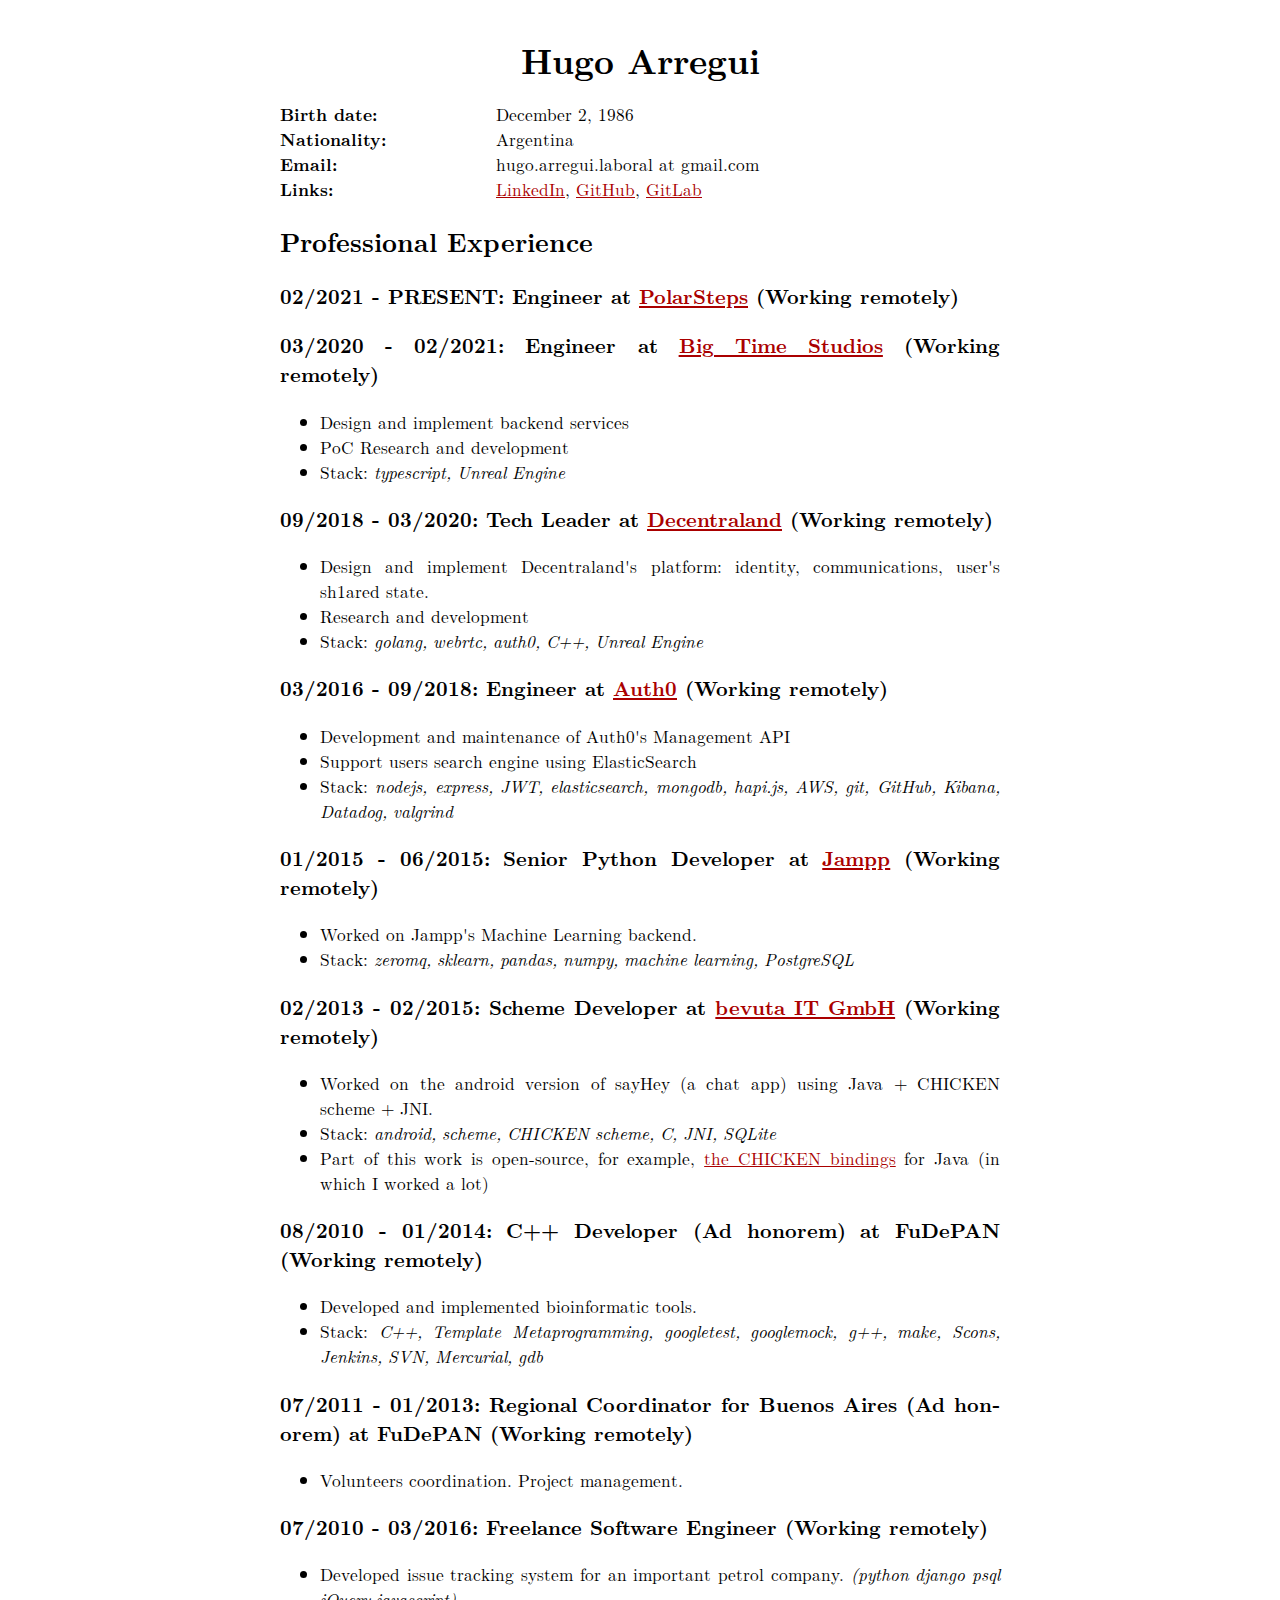
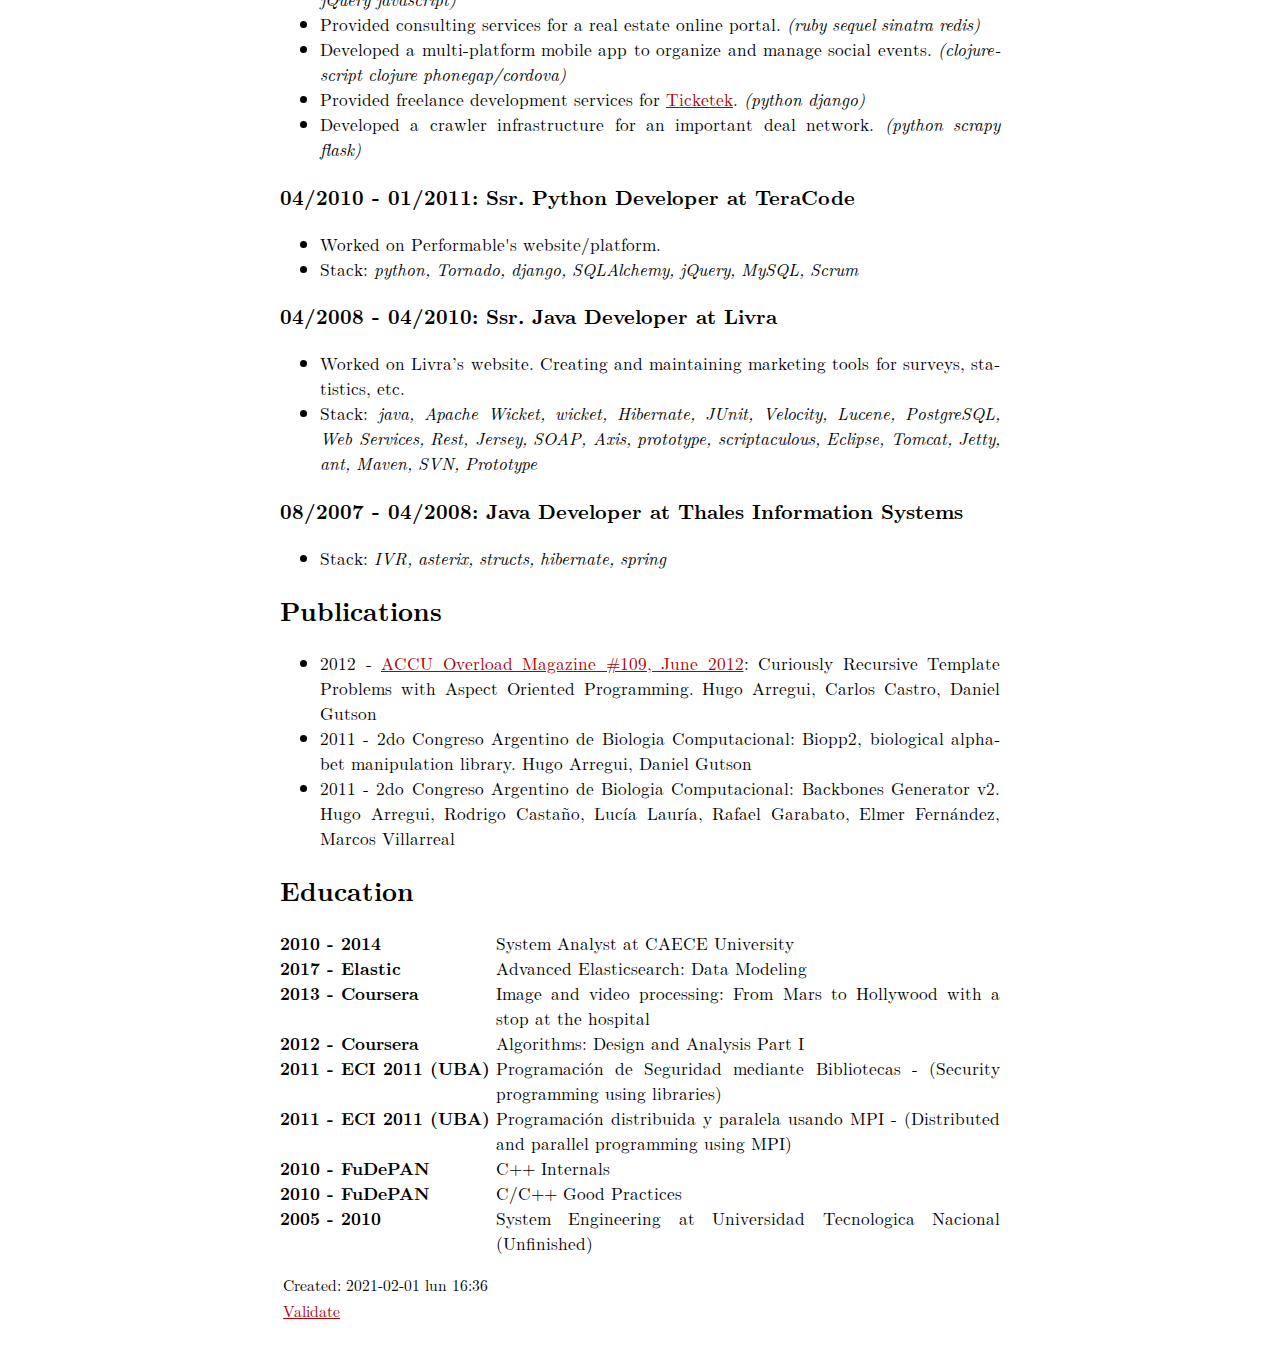
==== commit f7e852fa: "Save lun 01 feb 2021 16:36:55 -03" ====
--- a/index.html
+++ b/index.html
@@ -251,16 +251,16 @@
 <dt>Links:</dt><dd><a href="http://ar.linkedin.com/in/hugoarregui/">LinkedIn</a>, <a href="https://github.com/hugoArregui">GitHub</a>, <a href="https://gitlab.com/hugoArregui">GitLab</a></dd>
 </dl>
 
-<div id="outline-container-org55da2c7" class="outline-2">
-<h2 id="org55da2c7">Professional Experience</h2>
-<div class="outline-text-2" id="text-org55da2c7">
-</div>
-<div id="outline-container-orgfa79427" class="outline-3">
-<h3 id="orgfa79427">02/2020 - PRESENT: Engineer at <a href="https://www.polarsteps.com/">PolarSteps</a> (Working remotely)</h3>
-</div>
-<div id="outline-container-orgd9d04a2" class="outline-3">
-<h3 id="orgd9d04a2">03/2020 - PRESENT: Engineer at <a href="https://bigtime.gg/">Big Time Studios</a> (Working remotely)</h3>
-<div class="outline-text-3" id="text-orgd9d04a2">
+<div id="outline-container-org96d4cf3" class="outline-2">
+<h2 id="org96d4cf3">Professional Experience</h2>
+<div class="outline-text-2" id="text-org96d4cf3">
+</div>
+<div id="outline-container-orgccd3994" class="outline-3">
+<h3 id="orgccd3994">02/2021 - PRESENT: Engineer at <a href="https://www.polarsteps.com/">PolarSteps</a> (Working remotely)</h3>
+</div>
+<div id="outline-container-org39f3ad0" class="outline-3">
+<h3 id="org39f3ad0">03/2020 - 02/2021: Engineer at <a href="https://bigtime.gg/">Big Time Studios</a> (Working remotely)</h3>
+<div class="outline-text-3" id="text-org39f3ad0">
 <ul class="org-ul">
 <li>Design and implement backend services</li>
 <li>PoC Research and development</li>
@@ -268,9 +268,9 @@
 </ul>
 </div>
 </div>
-<div id="outline-container-org25542a0" class="outline-3">
-<h3 id="org25542a0">09/2018 - 03/2020: Tech Leader at <a href="https://decentraland.org">Decentraland</a> (Working remotely)</h3>
-<div class="outline-text-3" id="text-org25542a0">
+<div id="outline-container-org71282e3" class="outline-3">
+<h3 id="org71282e3">09/2018 - 03/2020: Tech Leader at <a href="https://decentraland.org">Decentraland</a> (Working remotely)</h3>
+<div class="outline-text-3" id="text-org71282e3">
 <ul class="org-ul">
 <li>Design and implement Decentraland's platform: identity, communications,
 user's sh1ared state.</li>
@@ -279,9 +279,9 @@
 </ul>
 </div>
 </div>
-<div id="outline-container-org3d12576" class="outline-3">
-<h3 id="org3d12576">03/2016 - 09/2018: Engineer at <a href="https://auth0.com/">Auth0</a> (Working remotely)</h3>
-<div class="outline-text-3" id="text-org3d12576">
+<div id="outline-container-org5075b35" class="outline-3">
+<h3 id="org5075b35">03/2016 - 09/2018: Engineer at <a href="https://auth0.com/">Auth0</a> (Working remotely)</h3>
+<div class="outline-text-3" id="text-org5075b35">
 <ul class="org-ul">
 <li>Development and maintenance of Auth0's Management API</li>
 <li>Support users search engine using ElasticSearch</li>
@@ -290,9 +290,9 @@
 </div>
 </div>
 
-<div id="outline-container-org452ac75" class="outline-3">
-<h3 id="org452ac75">01/2015 - 06/2015: Senior Python Developer at <a href="http://jampp.com/">Jampp</a> (Working remotely)</h3>
-<div class="outline-text-3" id="text-org452ac75">
+<div id="outline-container-org447868f" class="outline-3">
+<h3 id="org447868f">01/2015 - 06/2015: Senior Python Developer at <a href="http://jampp.com/">Jampp</a> (Working remotely)</h3>
+<div class="outline-text-3" id="text-org447868f">
 <ul class="org-ul">
 <li>Worked on Jampp's Machine Learning backend.</li>
 <li>Stack: <i>zeromq, sklearn, pandas, numpy, machine learning, PostgreSQL</i></li>
@@ -300,9 +300,9 @@
 </div>
 </div>
 
-<div id="outline-container-orge8c7222" class="outline-3">
-<h3 id="orge8c7222">02/2013 - 02/2015: Scheme Developer at <a href="http://www.bevuta.com/en/">bevuta IT GmbH</a> (Working remotely)</h3>
-<div class="outline-text-3" id="text-orge8c7222">
+<div id="outline-container-org6e6cede" class="outline-3">
+<h3 id="org6e6cede">02/2013 - 02/2015: Scheme Developer at <a href="http://www.bevuta.com/en/">bevuta IT GmbH</a> (Working remotely)</h3>
+<div class="outline-text-3" id="text-org6e6cede">
 <ul class="org-ul">
 <li>Worked on the android version of sayHey (a chat app) using Java + CHICKEN scheme + JNI.</li>
 <li>Stack: <i>android, scheme, CHICKEN scheme, C, JNI, SQLite</i></li>
@@ -312,9 +312,9 @@
 </div>
 </div>
 
-<div id="outline-container-org8caacac" class="outline-3">
-<h3 id="org8caacac">08/2010 - 01/2014: C++ Developer (Ad honorem) at FuDePAN (Working remotely)</h3>
-<div class="outline-text-3" id="text-org8caacac">
+<div id="outline-container-org5e1f242" class="outline-3">
+<h3 id="org5e1f242">08/2010 - 01/2014: C++ Developer (Ad honorem) at FuDePAN (Working remotely)</h3>
+<div class="outline-text-3" id="text-org5e1f242">
 <ul class="org-ul">
 <li>Developed and implemented bioinformatic tools.</li>
 <li>Stack: <i>C++, Template Metaprogramming, googletest, googlemock, g++, make, Scons, Jenkins, SVN, Mercurial, gdb</i></li>
@@ -322,18 +322,18 @@
 </div>
 </div>
 
-<div id="outline-container-org5e86e6c" class="outline-3">
-<h3 id="org5e86e6c">07/2011 - 01/2013: Regional Coordinator for Buenos Aires (Ad honorem) at FuDePAN (Working remotely)</h3>
-<div class="outline-text-3" id="text-org5e86e6c">
+<div id="outline-container-org3671510" class="outline-3">
+<h3 id="org3671510">07/2011 - 01/2013: Regional Coordinator for Buenos Aires (Ad honorem) at FuDePAN (Working remotely)</h3>
+<div class="outline-text-3" id="text-org3671510">
 <ul class="org-ul">
 <li>Volunteers coordination. Project management.</li>
 </ul>
 </div>
 </div>
 
-<div id="outline-container-orgeb0191e" class="outline-3">
-<h3 id="orgeb0191e">07/2010 - 03/2016: Freelance Software Engineer (Working remotely)</h3>
-<div class="outline-text-3" id="text-orgeb0191e">
+<div id="outline-container-org06b4052" class="outline-3">
+<h3 id="org06b4052">07/2010 - 03/2016: Freelance Software Engineer (Working remotely)</h3>
+<div class="outline-text-3" id="text-org06b4052">
 <ul class="org-ul">
 <li>Developed issue tracking system for an important petrol company. <i>(python django psql jQuery javascript)</i></li>
 <li>Provided consulting services for a real estate online portal. <i>(ruby sequel sinatra redis)</i></li>
@@ -344,9 +344,9 @@
 </div>
 </div>
 
-<div id="outline-container-org68f0b1a" class="outline-3">
-<h3 id="org68f0b1a">04/2010 - 01/2011: Ssr. Python Developer at TeraCode</h3>
-<div class="outline-text-3" id="text-org68f0b1a">
+<div id="outline-container-org193b075" class="outline-3">
+<h3 id="org193b075">04/2010 - 01/2011: Ssr. Python Developer at TeraCode</h3>
+<div class="outline-text-3" id="text-org193b075">
 <ul class="org-ul">
 <li>Worked on Performable's website/platform.</li>
 <li>Stack: <i>python, Tornado, django, SQLAlchemy, jQuery, MySQL, Scrum</i></li>
@@ -354,9 +354,9 @@
 </div>
 </div>
 
-<div id="outline-container-org07b425b" class="outline-3">
-<h3 id="org07b425b">04/2008 - 04/2010: Ssr. Java Developer at Livra</h3>
-<div class="outline-text-3" id="text-org07b425b">
+<div id="outline-container-orgf3443bc" class="outline-3">
+<h3 id="orgf3443bc">04/2008 - 04/2010: Ssr. Java Developer at Livra</h3>
+<div class="outline-text-3" id="text-orgf3443bc">
 <ul class="org-ul">
 <li>Worked on Livra’s website. Creating and maintaining marketing tools for surveys, statistics, etc.</li>
 <li>Stack: <i>java, Apache Wicket, wicket, Hibernate, JUnit, Velocity, Lucene, PostgreSQL, Web Services, Rest, Jersey, SOAP, Axis, prototype, scriptaculous, Eclipse, Tomcat, Jetty, ant, Maven, SVN, Prototype</i></li>
@@ -364,9 +364,9 @@
 </div>
 </div>
 
-<div id="outline-container-org74d89ac" class="outline-3">
-<h3 id="org74d89ac">08/2007 - 04/2008: Java Developer at Thales Information Systems</h3>
-<div class="outline-text-3" id="text-org74d89ac">
+<div id="outline-container-org9181330" class="outline-3">
+<h3 id="org9181330">08/2007 - 04/2008: Java Developer at Thales Information Systems</h3>
+<div class="outline-text-3" id="text-org9181330">
 <ul class="org-ul">
 <li>Stack: <i>IVR, asterix, structs, hibernate, spring</i></li>
 </ul>
@@ -374,9 +374,9 @@
 </div>
 </div>
 
-<div id="outline-container-org71e0074" class="outline-2">
-<h2 id="org71e0074">Publications</h2>
-<div class="outline-text-2" id="text-org71e0074">
+<div id="outline-container-org9f6a9cb" class="outline-2">
+<h2 id="org9f6a9cb">Publications</h2>
+<div class="outline-text-2" id="text-org9f6a9cb">
 <ul class="org-ul">
 <li>2012 - <a href="http://accu.org/index.php/journals/1916">ACCU Overload Magazine #109, June 2012</a>: Curiously Recursive Template Problems with Aspect Oriented Programming. Hugo Arregui, Carlos Castro, Daniel Gutson</li>
 <li>2011 - 2do Congreso Argentino de Biologia Computacional: Biopp2, biological alphabet manipulation library. Hugo Arregui, Daniel Gutson</li>
@@ -385,9 +385,9 @@
 </div>
 </div>
 
-<div id="outline-container-orgacfb762" class="outline-2">
-<h2 id="orgacfb762">Education</h2>
-<div class="outline-text-2" id="text-orgacfb762">
+<div id="outline-container-org448e861" class="outline-2">
+<h2 id="org448e861">Education</h2>
+<div class="outline-text-2" id="text-org448e861">
 <dl class="org-dl">
 <dt>2010 - 2014</dt><dd>System Analyst at CAECE University</dd>
 <dt>2017 - Elastic</dt><dd>Advanced Elasticsearch: Data Modeling</dd>
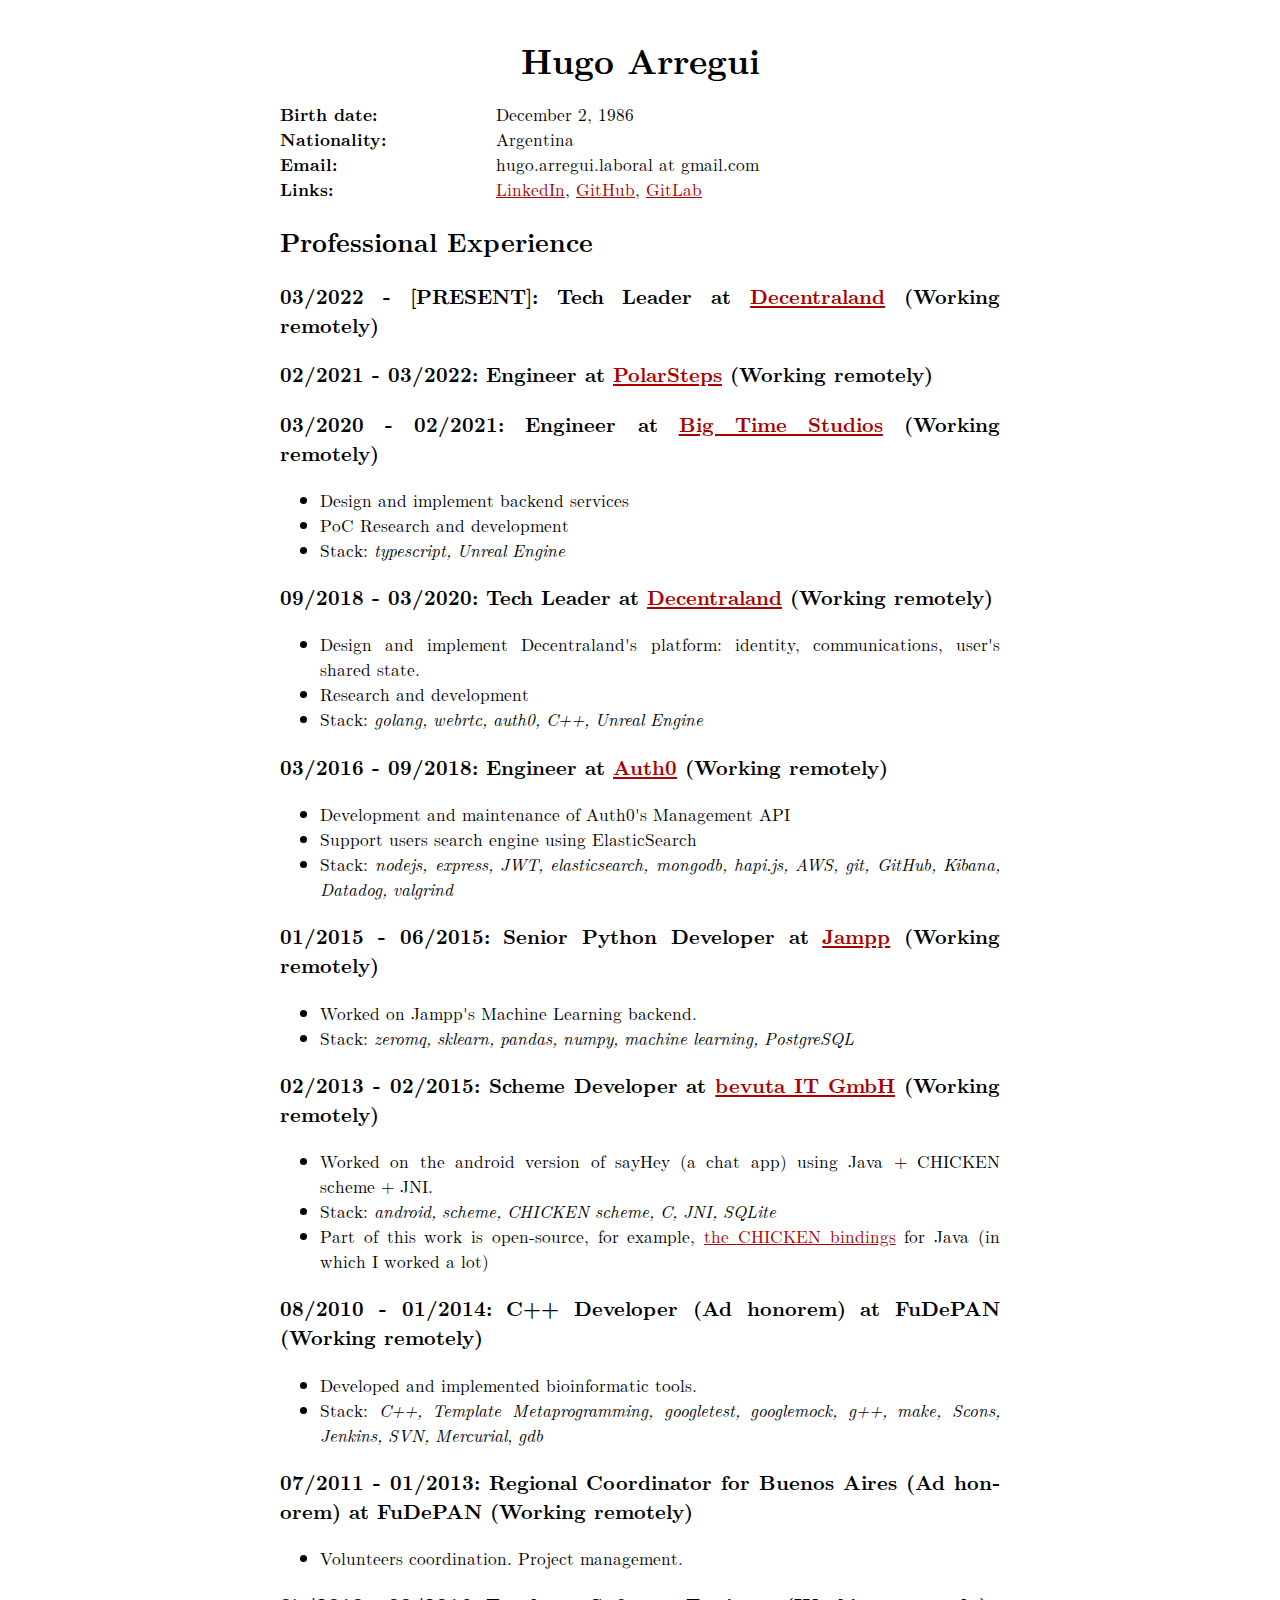
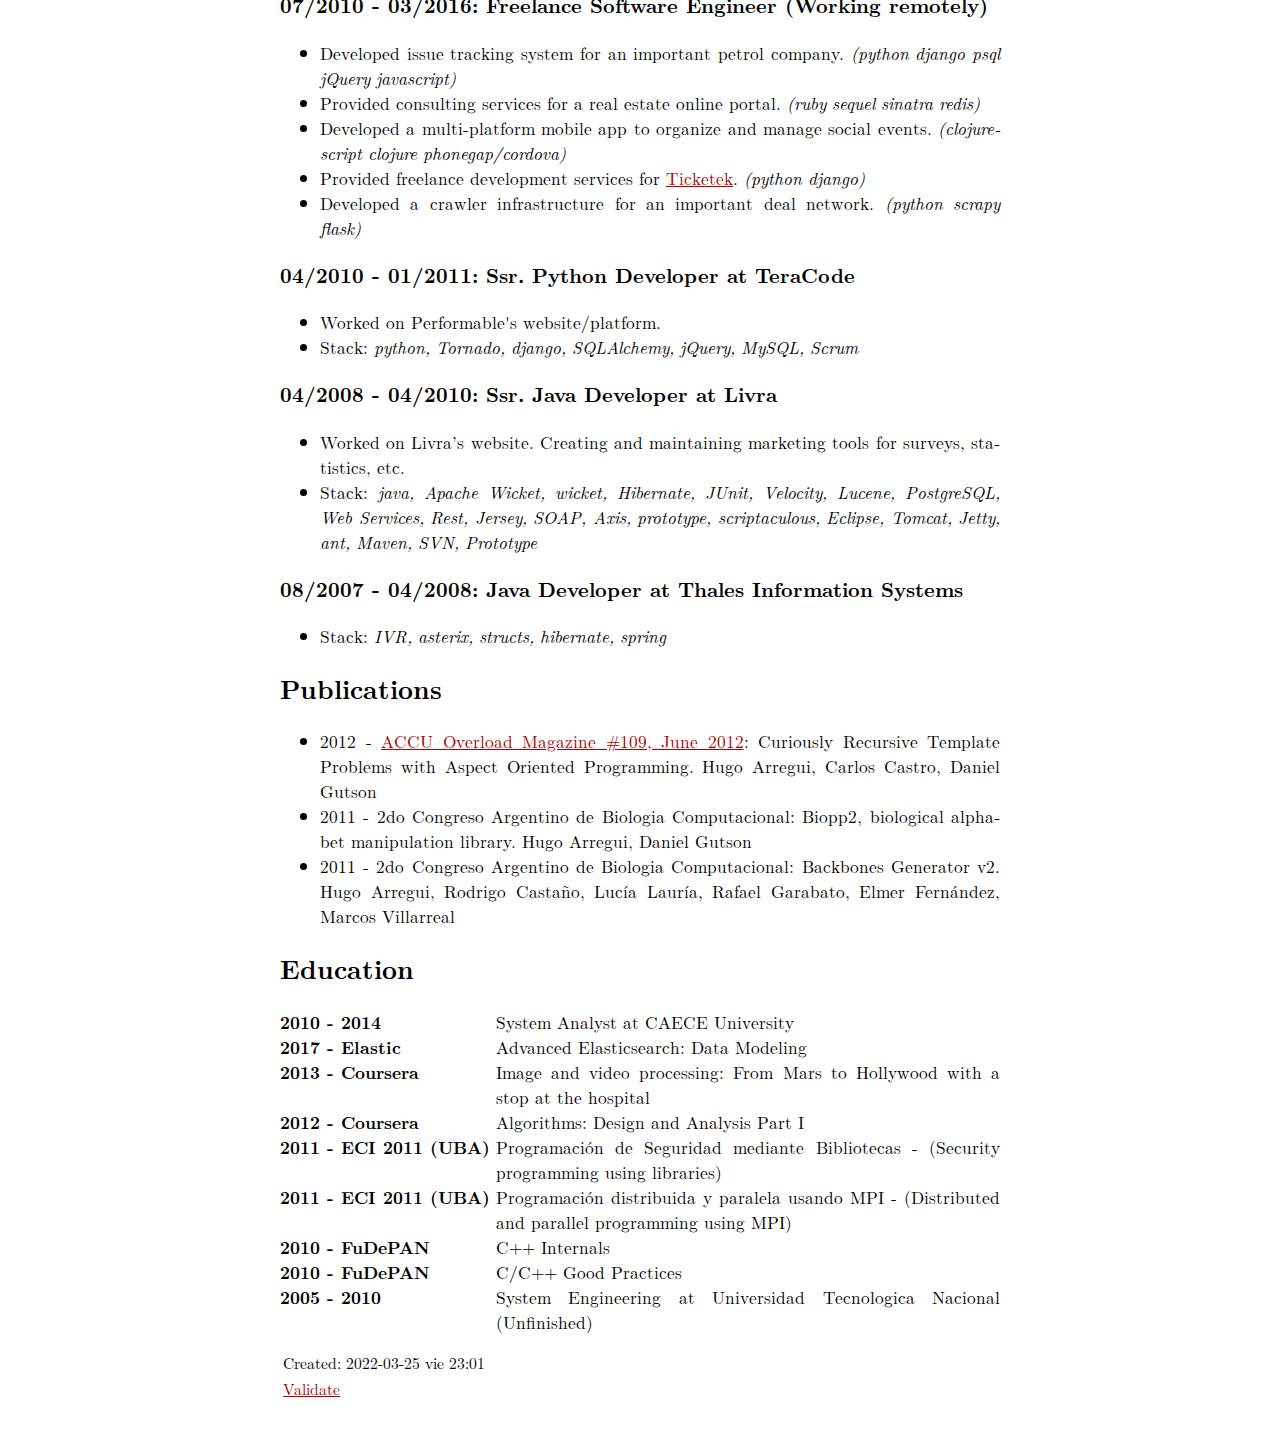
==== commit 75dde602: "update" ====
--- a/index.html
+++ b/index.html
@@ -3,13 +3,13 @@
 "http://www.w3.org/TR/xhtml1/DTD/xhtml1-strict.dtd">
 <html xmlns="http://www.w3.org/1999/xhtml" lang="en" xml:lang="en">
 <head>
-<!-- 2021-02-01 lun 16:36 -->
+<!-- 2022-03-25 vie 23:01 -->
 <meta http-equiv="Content-Type" content="text/html;charset=utf-8" />
 <meta name="viewport" content="width=device-width, initial-scale=1" />
 <title>Hugo Arregui</title>
-<meta name="generator" content="Org mode" />
-<style type="text/css">
- <!--/*--><![CDATA[/*><!--*/
+<meta name="generator" content="Org Mode" />
+<style>
+  #content { max-width: 60em; margin: auto; }
   .title  { text-align: center;
              margin-bottom: .2em; }
   .subtitle { text-align: center;
@@ -30,8 +30,9 @@
   #postamble p, #preamble p { font-size: 90%; margin: .2em; }
   p.verse { margin-left: 3%; }
   pre {
-    border: 1px solid #ccc;
-    box-shadow: 3px 3px 3px #eee;
+    border: 1px solid #e6e6e6;
+    border-radius: 3px;
+    background-color: #f2f2f2;
     padding: 8pt;
     font-family: monospace;
     overflow: auto;
@@ -39,22 +40,22 @@
   }
   pre.src {
     position: relative;
-    overflow: visible;
-    padding-top: 1.2em;
+    overflow: auto;
   }
   pre.src:before {
     display: none;
     position: absolute;
-    background-color: white;
-    top: -10px;
-    right: 10px;
+    top: -8px;
+    right: 12px;
     padding: 3px;
-    border: 1px solid black;
-  }
-  pre.src:hover:before { display: inline;}
+    color: #555;
+    background-color: #f2f2f299;
+  }
+  pre.src:hover:before { display: inline; margin-top: 14px;}
   /* Languages per Org manual */
   pre.src-asymptote:before { content: 'Asymptote'; }
   pre.src-awk:before { content: 'Awk'; }
+  pre.src-authinfo::before { content: 'Authinfo'; }
   pre.src-C:before { content: 'C'; }
   /* pre.src-C++ doesn't work in CSS */
   pre.src-clojure:before { content: 'Clojure'; }
@@ -190,59 +191,12 @@
   .org-info-js_search-highlight
     { background-color: #ffff00; color: #000000; font-weight: bold; }
   .org-svg { width: 90%; }
-  /*]]>*/-->
 </style>
 <link rel="stylesheet" type="text/css" href="static/css/latex.css" />
 <link rel="stylesheet" type="text/css" href="static/css/custom.css" />
-<script type="text/javascript">
-/*
-@licstart  The following is the entire license notice for the
-JavaScript code in this tag.
-
-Copyright (C) 2012-2020 Free Software Foundation, Inc.
-
-The JavaScript code in this tag is free software: you can
-redistribute it and/or modify it under the terms of the GNU
-General Public License (GNU GPL) as published by the Free Software
-Foundation, either version 3 of the License, or (at your option)
-any later version.  The code is distributed WITHOUT ANY WARRANTY;
-without even the implied warranty of MERCHANTABILITY or FITNESS
-FOR A PARTICULAR PURPOSE.  See the GNU GPL for more details.
-
-As additional permission under GNU GPL version 3 section 7, you
-may distribute non-source (e.g., minimized or compacted) forms of
-that code without the copy of the GNU GPL normally required by
-section 4, provided you include this license notice and a URL
-through which recipients can access the Corresponding Source.
-
-
-@licend  The above is the entire license notice
-for the JavaScript code in this tag.
-*/
-<!--/*--><![CDATA[/*><!--*/
- function CodeHighlightOn(elem, id)
- {
-   var target = document.getElementById(id);
-   if(null != target) {
-     elem.cacheClassElem = elem.className;
-     elem.cacheClassTarget = target.className;
-     target.className = "code-highlighted";
-     elem.className   = "code-highlighted";
-   }
- }
- function CodeHighlightOff(elem, id)
- {
-   var target = document.getElementById(id);
-   if(elem.cacheClassElem)
-     elem.className = elem.cacheClassElem;
-   if(elem.cacheClassTarget)
-     target.className = elem.cacheClassTarget;
- }
-/*]]>*///-->
-</script>
 </head>
 <body>
-<div id="content">
+<div id="content" class="content">
 <h1 class="title">Hugo Arregui</h1>
 <dl class="org-dl">
 <dt>Birth date:</dt><dd>December 2, 1986</dd>
@@ -251,16 +205,19 @@
 <dt>Links:</dt><dd><a href="http://ar.linkedin.com/in/hugoarregui/">LinkedIn</a>, <a href="https://github.com/hugoArregui">GitHub</a>, <a href="https://gitlab.com/hugoArregui">GitLab</a></dd>
 </dl>
 
-<div id="outline-container-org96d4cf3" class="outline-2">
-<h2 id="org96d4cf3">Professional Experience</h2>
-<div class="outline-text-2" id="text-org96d4cf3">
-</div>
-<div id="outline-container-orgccd3994" class="outline-3">
-<h3 id="orgccd3994">02/2021 - PRESENT: Engineer at <a href="https://www.polarsteps.com/">PolarSteps</a> (Working remotely)</h3>
-</div>
-<div id="outline-container-org39f3ad0" class="outline-3">
-<h3 id="org39f3ad0">03/2020 - 02/2021: Engineer at <a href="https://bigtime.gg/">Big Time Studios</a> (Working remotely)</h3>
-<div class="outline-text-3" id="text-org39f3ad0">
+<div id="outline-container-org154a0e0" class="outline-2">
+<h2 id="org154a0e0">Professional Experience</h2>
+<div class="outline-text-2" id="text-org154a0e0">
+</div>
+<div id="outline-container-orgf03bf0e" class="outline-3">
+<h3 id="orgf03bf0e">03/2022 - [PRESENT]: Tech Leader at <a href="https://decentraland.org">Decentraland</a> (Working remotely)</h3>
+</div>
+<div id="outline-container-org239f164" class="outline-3">
+<h3 id="org239f164">02/2021 - 03/2022: Engineer at <a href="https://www.polarsteps.com/">PolarSteps</a> (Working remotely)</h3>
+</div>
+<div id="outline-container-orgf909ed6" class="outline-3">
+<h3 id="orgf909ed6">03/2020 - 02/2021: Engineer at <a href="https://bigtime.gg/">Big Time Studios</a> (Working remotely)</h3>
+<div class="outline-text-3" id="text-orgf909ed6">
 <ul class="org-ul">
 <li>Design and implement backend services</li>
 <li>PoC Research and development</li>
@@ -268,20 +225,20 @@
 </ul>
 </div>
 </div>
-<div id="outline-container-org71282e3" class="outline-3">
-<h3 id="org71282e3">09/2018 - 03/2020: Tech Leader at <a href="https://decentraland.org">Decentraland</a> (Working remotely)</h3>
-<div class="outline-text-3" id="text-org71282e3">
+<div id="outline-container-orgcd63c8c" class="outline-3">
+<h3 id="orgcd63c8c">09/2018 - 03/2020: Tech Leader at <a href="https://decentraland.org">Decentraland</a> (Working remotely)</h3>
+<div class="outline-text-3" id="text-orgcd63c8c">
 <ul class="org-ul">
 <li>Design and implement Decentraland's platform: identity, communications,
-user's sh1ared state.</li>
+user's shared state.</li>
 <li>Research and development</li>
 <li>Stack: <i>golang, webrtc, auth0, C++, Unreal Engine</i></li>
 </ul>
 </div>
 </div>
-<div id="outline-container-org5075b35" class="outline-3">
-<h3 id="org5075b35">03/2016 - 09/2018: Engineer at <a href="https://auth0.com/">Auth0</a> (Working remotely)</h3>
-<div class="outline-text-3" id="text-org5075b35">
+<div id="outline-container-org247490b" class="outline-3">
+<h3 id="org247490b">03/2016 - 09/2018: Engineer at <a href="https://auth0.com/">Auth0</a> (Working remotely)</h3>
+<div class="outline-text-3" id="text-org247490b">
 <ul class="org-ul">
 <li>Development and maintenance of Auth0's Management API</li>
 <li>Support users search engine using ElasticSearch</li>
@@ -290,9 +247,9 @@
 </div>
 </div>
 
-<div id="outline-container-org447868f" class="outline-3">
-<h3 id="org447868f">01/2015 - 06/2015: Senior Python Developer at <a href="http://jampp.com/">Jampp</a> (Working remotely)</h3>
-<div class="outline-text-3" id="text-org447868f">
+<div id="outline-container-orgff5ad11" class="outline-3">
+<h3 id="orgff5ad11">01/2015 - 06/2015: Senior Python Developer at <a href="http://jampp.com/">Jampp</a> (Working remotely)</h3>
+<div class="outline-text-3" id="text-orgff5ad11">
 <ul class="org-ul">
 <li>Worked on Jampp's Machine Learning backend.</li>
 <li>Stack: <i>zeromq, sklearn, pandas, numpy, machine learning, PostgreSQL</i></li>
@@ -300,9 +257,9 @@
 </div>
 </div>
 
-<div id="outline-container-org6e6cede" class="outline-3">
-<h3 id="org6e6cede">02/2013 - 02/2015: Scheme Developer at <a href="http://www.bevuta.com/en/">bevuta IT GmbH</a> (Working remotely)</h3>
-<div class="outline-text-3" id="text-org6e6cede">
+<div id="outline-container-orga1697fe" class="outline-3">
+<h3 id="orga1697fe">02/2013 - 02/2015: Scheme Developer at <a href="http://www.bevuta.com/en/">bevuta IT GmbH</a> (Working remotely)</h3>
+<div class="outline-text-3" id="text-orga1697fe">
 <ul class="org-ul">
 <li>Worked on the android version of sayHey (a chat app) using Java + CHICKEN scheme + JNI.</li>
 <li>Stack: <i>android, scheme, CHICKEN scheme, C, JNI, SQLite</i></li>
@@ -312,9 +269,9 @@
 </div>
 </div>
 
-<div id="outline-container-org5e1f242" class="outline-3">
-<h3 id="org5e1f242">08/2010 - 01/2014: C++ Developer (Ad honorem) at FuDePAN (Working remotely)</h3>
-<div class="outline-text-3" id="text-org5e1f242">
+<div id="outline-container-org52d3ab3" class="outline-3">
+<h3 id="org52d3ab3">08/2010 - 01/2014: C++ Developer (Ad honorem) at FuDePAN (Working remotely)</h3>
+<div class="outline-text-3" id="text-org52d3ab3">
 <ul class="org-ul">
 <li>Developed and implemented bioinformatic tools.</li>
 <li>Stack: <i>C++, Template Metaprogramming, googletest, googlemock, g++, make, Scons, Jenkins, SVN, Mercurial, gdb</i></li>
@@ -322,18 +279,18 @@
 </div>
 </div>
 
-<div id="outline-container-org3671510" class="outline-3">
-<h3 id="org3671510">07/2011 - 01/2013: Regional Coordinator for Buenos Aires (Ad honorem) at FuDePAN (Working remotely)</h3>
-<div class="outline-text-3" id="text-org3671510">
+<div id="outline-container-org71cb8b2" class="outline-3">
+<h3 id="org71cb8b2">07/2011 - 01/2013: Regional Coordinator for Buenos Aires (Ad honorem) at FuDePAN (Working remotely)</h3>
+<div class="outline-text-3" id="text-org71cb8b2">
 <ul class="org-ul">
 <li>Volunteers coordination. Project management.</li>
 </ul>
 </div>
 </div>
 
-<div id="outline-container-org06b4052" class="outline-3">
-<h3 id="org06b4052">07/2010 - 03/2016: Freelance Software Engineer (Working remotely)</h3>
-<div class="outline-text-3" id="text-org06b4052">
+<div id="outline-container-org2ae439e" class="outline-3">
+<h3 id="org2ae439e">07/2010 - 03/2016: Freelance Software Engineer (Working remotely)</h3>
+<div class="outline-text-3" id="text-org2ae439e">
 <ul class="org-ul">
 <li>Developed issue tracking system for an important petrol company. <i>(python django psql jQuery javascript)</i></li>
 <li>Provided consulting services for a real estate online portal. <i>(ruby sequel sinatra redis)</i></li>
@@ -344,9 +301,9 @@
 </div>
 </div>
 
-<div id="outline-container-org193b075" class="outline-3">
-<h3 id="org193b075">04/2010 - 01/2011: Ssr. Python Developer at TeraCode</h3>
-<div class="outline-text-3" id="text-org193b075">
+<div id="outline-container-org1436dcc" class="outline-3">
+<h3 id="org1436dcc">04/2010 - 01/2011: Ssr. Python Developer at TeraCode</h3>
+<div class="outline-text-3" id="text-org1436dcc">
 <ul class="org-ul">
 <li>Worked on Performable's website/platform.</li>
 <li>Stack: <i>python, Tornado, django, SQLAlchemy, jQuery, MySQL, Scrum</i></li>
@@ -354,9 +311,9 @@
 </div>
 </div>
 
-<div id="outline-container-orgf3443bc" class="outline-3">
-<h3 id="orgf3443bc">04/2008 - 04/2010: Ssr. Java Developer at Livra</h3>
-<div class="outline-text-3" id="text-orgf3443bc">
+<div id="outline-container-orgb962c0d" class="outline-3">
+<h3 id="orgb962c0d">04/2008 - 04/2010: Ssr. Java Developer at Livra</h3>
+<div class="outline-text-3" id="text-orgb962c0d">
 <ul class="org-ul">
 <li>Worked on Livra’s website. Creating and maintaining marketing tools for surveys, statistics, etc.</li>
 <li>Stack: <i>java, Apache Wicket, wicket, Hibernate, JUnit, Velocity, Lucene, PostgreSQL, Web Services, Rest, Jersey, SOAP, Axis, prototype, scriptaculous, Eclipse, Tomcat, Jetty, ant, Maven, SVN, Prototype</i></li>
@@ -364,9 +321,9 @@
 </div>
 </div>
 
-<div id="outline-container-org9181330" class="outline-3">
-<h3 id="org9181330">08/2007 - 04/2008: Java Developer at Thales Information Systems</h3>
-<div class="outline-text-3" id="text-org9181330">
+<div id="outline-container-orgf95062c" class="outline-3">
+<h3 id="orgf95062c">08/2007 - 04/2008: Java Developer at Thales Information Systems</h3>
+<div class="outline-text-3" id="text-orgf95062c">
 <ul class="org-ul">
 <li>Stack: <i>IVR, asterix, structs, hibernate, spring</i></li>
 </ul>
@@ -374,9 +331,9 @@
 </div>
 </div>
 
-<div id="outline-container-org9f6a9cb" class="outline-2">
-<h2 id="org9f6a9cb">Publications</h2>
-<div class="outline-text-2" id="text-org9f6a9cb">
+<div id="outline-container-orgecf4055" class="outline-2">
+<h2 id="orgecf4055">Publications</h2>
+<div class="outline-text-2" id="text-orgecf4055">
 <ul class="org-ul">
 <li>2012 - <a href="http://accu.org/index.php/journals/1916">ACCU Overload Magazine #109, June 2012</a>: Curiously Recursive Template Problems with Aspect Oriented Programming. Hugo Arregui, Carlos Castro, Daniel Gutson</li>
 <li>2011 - 2do Congreso Argentino de Biologia Computacional: Biopp2, biological alphabet manipulation library. Hugo Arregui, Daniel Gutson</li>
@@ -385,9 +342,9 @@
 </div>
 </div>
 
-<div id="outline-container-org448e861" class="outline-2">
-<h2 id="org448e861">Education</h2>
-<div class="outline-text-2" id="text-org448e861">
+<div id="outline-container-orgf63072c" class="outline-2">
+<h2 id="orgf63072c">Education</h2>
+<div class="outline-text-2" id="text-orgf63072c">
 <dl class="org-dl">
 <dt>2010 - 2014</dt><dd>System Analyst at CAECE University</dd>
 <dt>2017 - Elastic</dt><dd>Advanced Elasticsearch: Data Modeling</dd>
@@ -403,8 +360,8 @@
 </div>
 </div>
 <div id="postamble" class="status">
-<p class="date">Created: 2021-02-01 lun 16:36</p>
-<p class="validation"><a href="http://validator.w3.org/check?uri=referer">Validate</a></p>
+<p class="date">Created: 2022-03-25 vie 23:01</p>
+<p class="validation"><a href="https://validator.w3.org/check?uri=referer">Validate</a></p>
 </div>
 </body>
 </html>
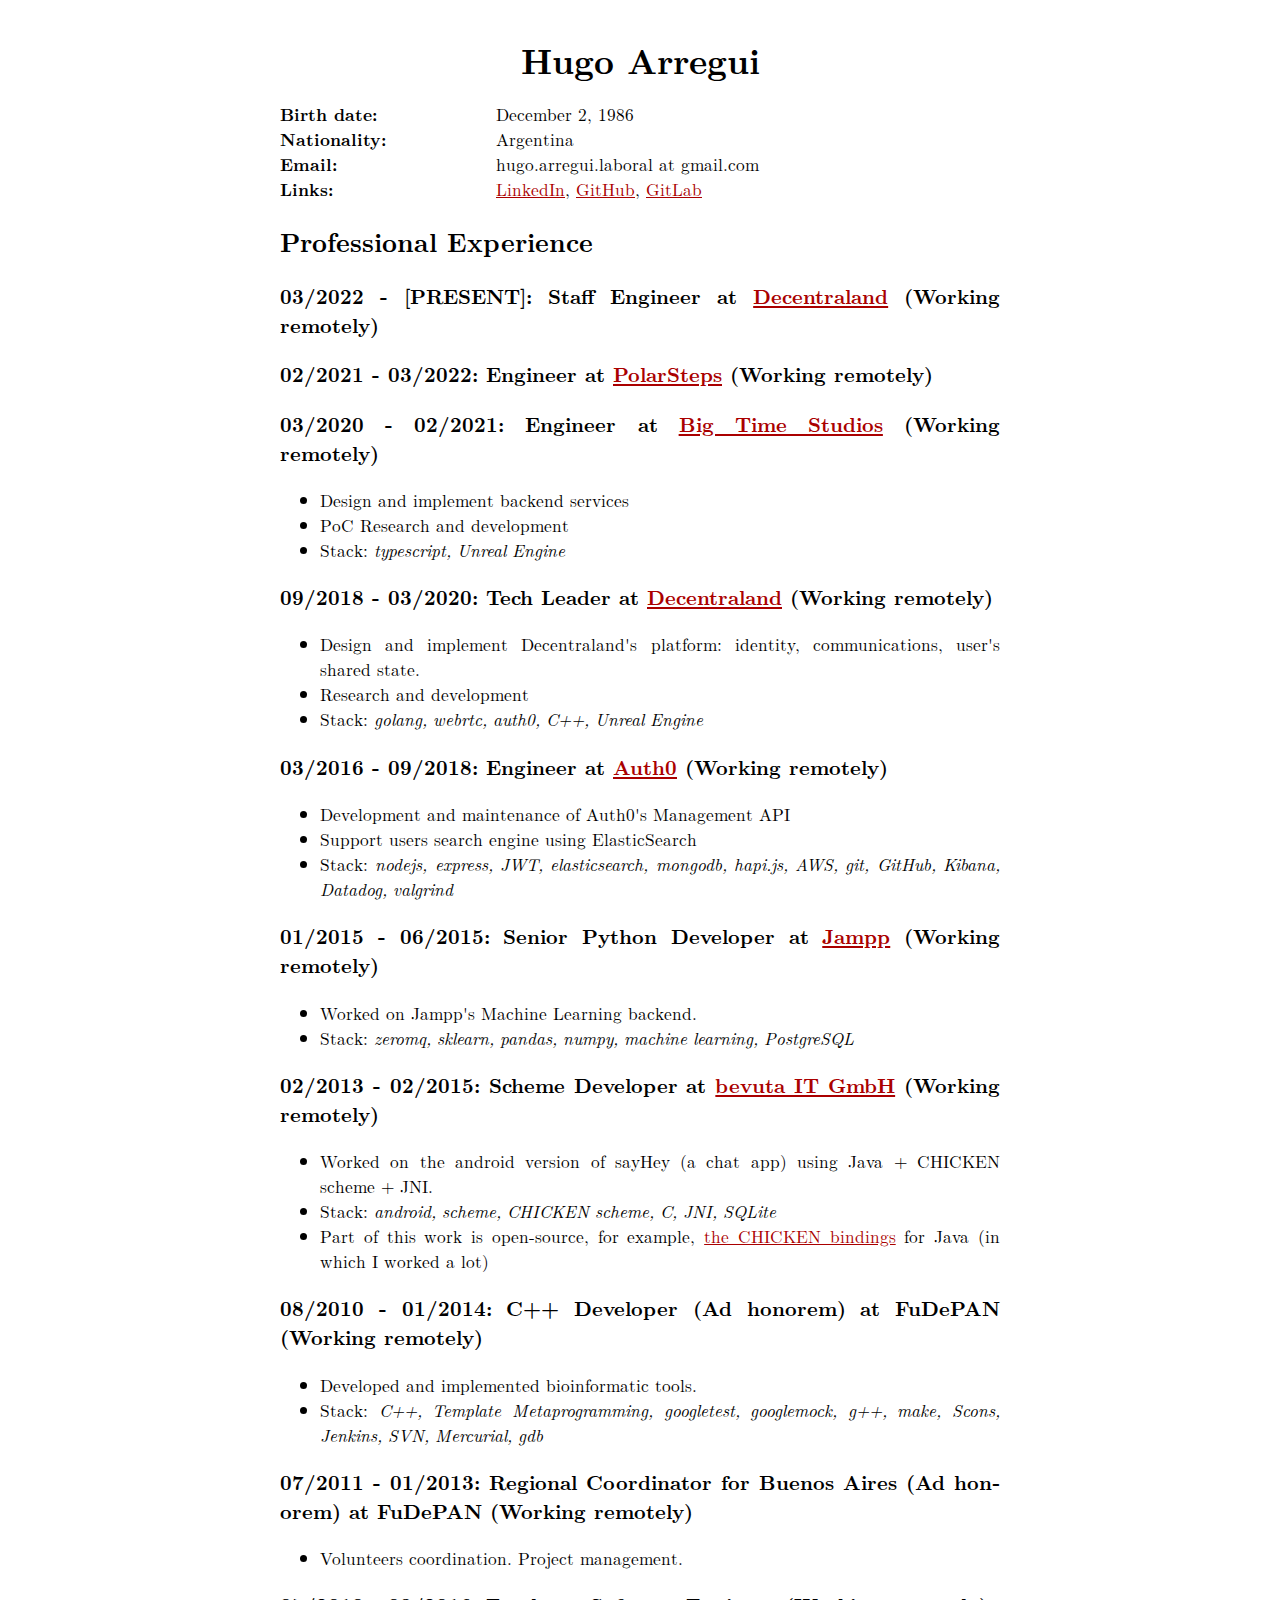
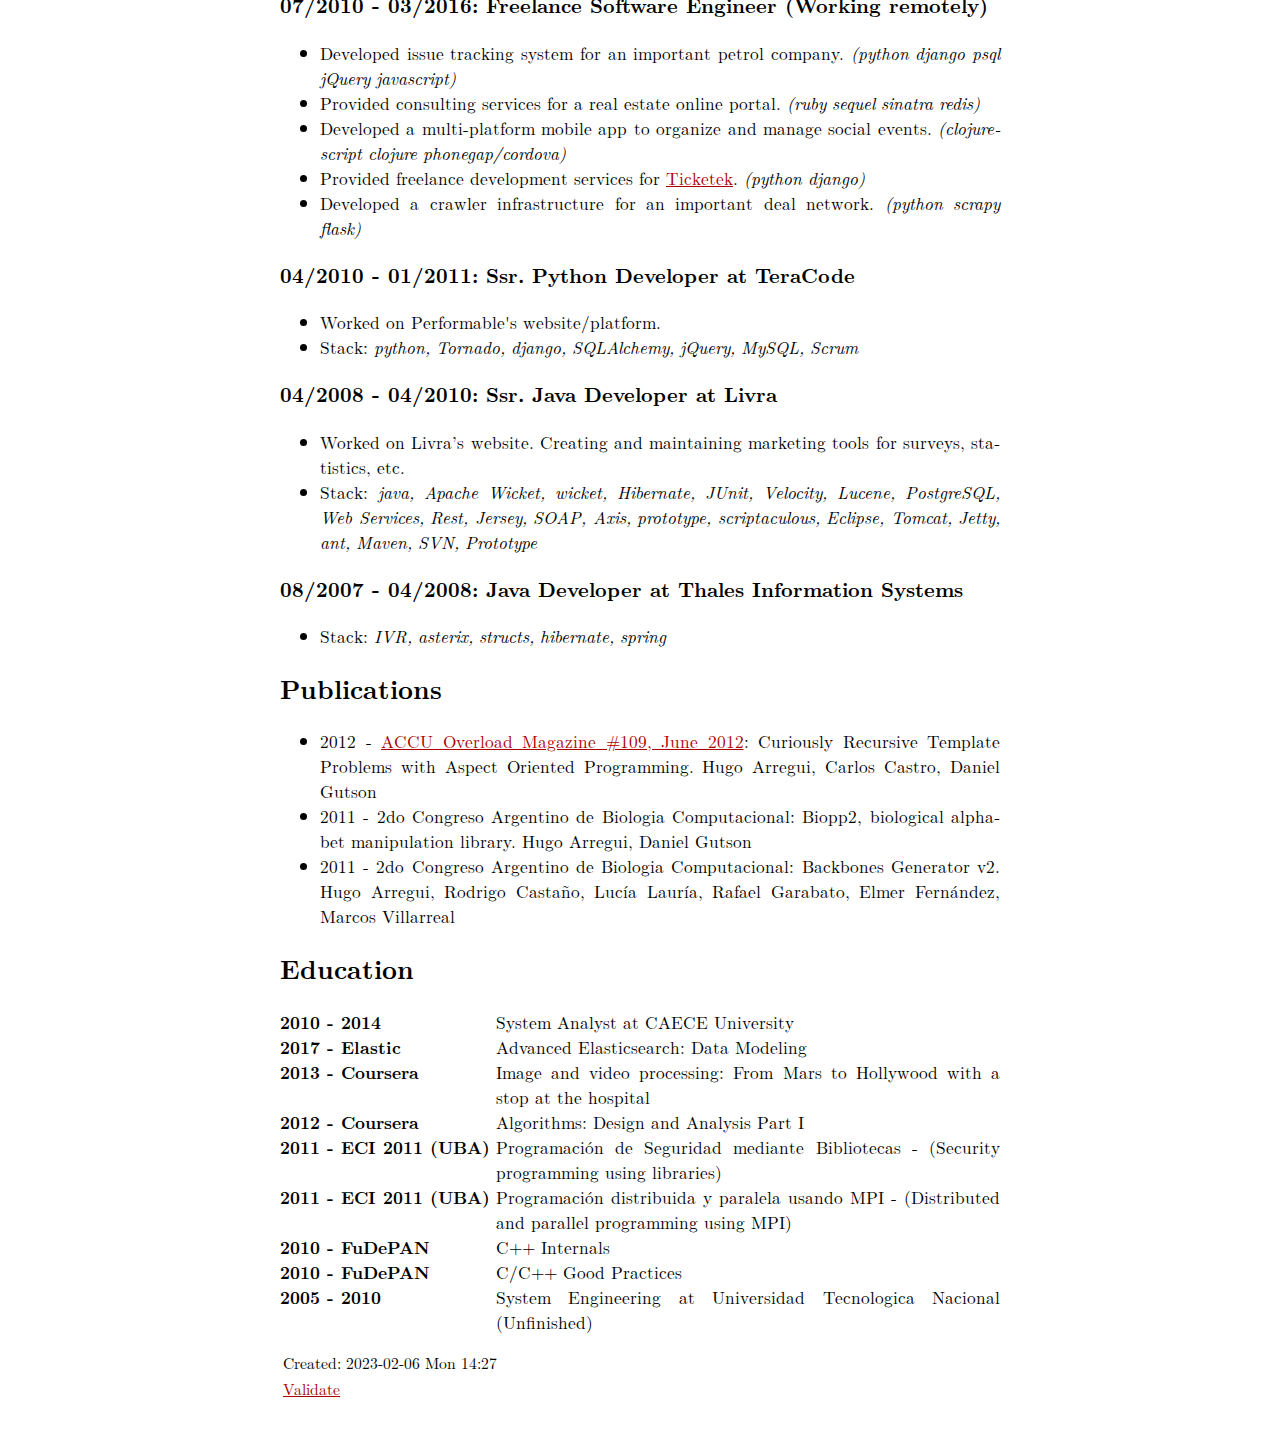
==== commit 3a19d8e1: "Save Mon Feb  6 02:32:56 PM -03 2023" ====
--- a/index.html
+++ b/index.html
@@ -3,7 +3,7 @@
 "http://www.w3.org/TR/xhtml1/DTD/xhtml1-strict.dtd">
 <html xmlns="http://www.w3.org/1999/xhtml" lang="en" xml:lang="en">
 <head>
-<!-- 2022-03-25 vie 23:01 -->
+<!-- 2023-02-06 Mon 14:27 -->
 <meta http-equiv="Content-Type" content="text/html;charset=utf-8" />
 <meta name="viewport" content="width=device-width, initial-scale=1" />
 <title>Hugo Arregui</title>
@@ -205,19 +205,19 @@
 <dt>Links:</dt><dd><a href="http://ar.linkedin.com/in/hugoarregui/">LinkedIn</a>, <a href="https://github.com/hugoArregui">GitHub</a>, <a href="https://gitlab.com/hugoArregui">GitLab</a></dd>
 </dl>
 
-<div id="outline-container-org154a0e0" class="outline-2">
-<h2 id="org154a0e0">Professional Experience</h2>
-<div class="outline-text-2" id="text-org154a0e0">
-</div>
-<div id="outline-container-orgf03bf0e" class="outline-3">
-<h3 id="orgf03bf0e">03/2022 - [PRESENT]: Tech Leader at <a href="https://decentraland.org">Decentraland</a> (Working remotely)</h3>
-</div>
-<div id="outline-container-org239f164" class="outline-3">
-<h3 id="org239f164">02/2021 - 03/2022: Engineer at <a href="https://www.polarsteps.com/">PolarSteps</a> (Working remotely)</h3>
-</div>
-<div id="outline-container-orgf909ed6" class="outline-3">
-<h3 id="orgf909ed6">03/2020 - 02/2021: Engineer at <a href="https://bigtime.gg/">Big Time Studios</a> (Working remotely)</h3>
-<div class="outline-text-3" id="text-orgf909ed6">
+<div id="outline-container-org731c93e" class="outline-2">
+<h2 id="org731c93e">Professional Experience</h2>
+<div class="outline-text-2" id="text-org731c93e">
+</div>
+<div id="outline-container-org4fcb260" class="outline-3">
+<h3 id="org4fcb260">03/2022 - [PRESENT]: Staff Engineer at <a href="https://decentraland.org">Decentraland</a> (Working remotely)</h3>
+</div>
+<div id="outline-container-org2271f71" class="outline-3">
+<h3 id="org2271f71">02/2021 - 03/2022: Engineer at <a href="https://www.polarsteps.com/">PolarSteps</a> (Working remotely)</h3>
+</div>
+<div id="outline-container-orgaf6cebf" class="outline-3">
+<h3 id="orgaf6cebf">03/2020 - 02/2021: Engineer at <a href="https://bigtime.gg/">Big Time Studios</a> (Working remotely)</h3>
+<div class="outline-text-3" id="text-orgaf6cebf">
 <ul class="org-ul">
 <li>Design and implement backend services</li>
 <li>PoC Research and development</li>
@@ -225,9 +225,9 @@
 </ul>
 </div>
 </div>
-<div id="outline-container-orgcd63c8c" class="outline-3">
-<h3 id="orgcd63c8c">09/2018 - 03/2020: Tech Leader at <a href="https://decentraland.org">Decentraland</a> (Working remotely)</h3>
-<div class="outline-text-3" id="text-orgcd63c8c">
+<div id="outline-container-org3742b5f" class="outline-3">
+<h3 id="org3742b5f">09/2018 - 03/2020: Tech Leader at <a href="https://decentraland.org">Decentraland</a> (Working remotely)</h3>
+<div class="outline-text-3" id="text-org3742b5f">
 <ul class="org-ul">
 <li>Design and implement Decentraland's platform: identity, communications,
 user's shared state.</li>
@@ -236,9 +236,9 @@
 </ul>
 </div>
 </div>
-<div id="outline-container-org247490b" class="outline-3">
-<h3 id="org247490b">03/2016 - 09/2018: Engineer at <a href="https://auth0.com/">Auth0</a> (Working remotely)</h3>
-<div class="outline-text-3" id="text-org247490b">
+<div id="outline-container-org7d72176" class="outline-3">
+<h3 id="org7d72176">03/2016 - 09/2018: Engineer at <a href="https://auth0.com/">Auth0</a> (Working remotely)</h3>
+<div class="outline-text-3" id="text-org7d72176">
 <ul class="org-ul">
 <li>Development and maintenance of Auth0's Management API</li>
 <li>Support users search engine using ElasticSearch</li>
@@ -247,9 +247,9 @@
 </div>
 </div>
 
-<div id="outline-container-orgff5ad11" class="outline-3">
-<h3 id="orgff5ad11">01/2015 - 06/2015: Senior Python Developer at <a href="http://jampp.com/">Jampp</a> (Working remotely)</h3>
-<div class="outline-text-3" id="text-orgff5ad11">
+<div id="outline-container-org864b5ca" class="outline-3">
+<h3 id="org864b5ca">01/2015 - 06/2015: Senior Python Developer at <a href="http://jampp.com/">Jampp</a> (Working remotely)</h3>
+<div class="outline-text-3" id="text-org864b5ca">
 <ul class="org-ul">
 <li>Worked on Jampp's Machine Learning backend.</li>
 <li>Stack: <i>zeromq, sklearn, pandas, numpy, machine learning, PostgreSQL</i></li>
@@ -257,9 +257,9 @@
 </div>
 </div>
 
-<div id="outline-container-orga1697fe" class="outline-3">
-<h3 id="orga1697fe">02/2013 - 02/2015: Scheme Developer at <a href="http://www.bevuta.com/en/">bevuta IT GmbH</a> (Working remotely)</h3>
-<div class="outline-text-3" id="text-orga1697fe">
+<div id="outline-container-org7099451" class="outline-3">
+<h3 id="org7099451">02/2013 - 02/2015: Scheme Developer at <a href="http://www.bevuta.com/en/">bevuta IT GmbH</a> (Working remotely)</h3>
+<div class="outline-text-3" id="text-org7099451">
 <ul class="org-ul">
 <li>Worked on the android version of sayHey (a chat app) using Java + CHICKEN scheme + JNI.</li>
 <li>Stack: <i>android, scheme, CHICKEN scheme, C, JNI, SQLite</i></li>
@@ -269,9 +269,9 @@
 </div>
 </div>
 
-<div id="outline-container-org52d3ab3" class="outline-3">
-<h3 id="org52d3ab3">08/2010 - 01/2014: C++ Developer (Ad honorem) at FuDePAN (Working remotely)</h3>
-<div class="outline-text-3" id="text-org52d3ab3">
+<div id="outline-container-org95bf0e3" class="outline-3">
+<h3 id="org95bf0e3">08/2010 - 01/2014: C++ Developer (Ad honorem) at FuDePAN (Working remotely)</h3>
+<div class="outline-text-3" id="text-org95bf0e3">
 <ul class="org-ul">
 <li>Developed and implemented bioinformatic tools.</li>
 <li>Stack: <i>C++, Template Metaprogramming, googletest, googlemock, g++, make, Scons, Jenkins, SVN, Mercurial, gdb</i></li>
@@ -279,18 +279,18 @@
 </div>
 </div>
 
-<div id="outline-container-org71cb8b2" class="outline-3">
-<h3 id="org71cb8b2">07/2011 - 01/2013: Regional Coordinator for Buenos Aires (Ad honorem) at FuDePAN (Working remotely)</h3>
-<div class="outline-text-3" id="text-org71cb8b2">
+<div id="outline-container-org8a1ac81" class="outline-3">
+<h3 id="org8a1ac81">07/2011 - 01/2013: Regional Coordinator for Buenos Aires (Ad honorem) at FuDePAN (Working remotely)</h3>
+<div class="outline-text-3" id="text-org8a1ac81">
 <ul class="org-ul">
 <li>Volunteers coordination. Project management.</li>
 </ul>
 </div>
 </div>
 
-<div id="outline-container-org2ae439e" class="outline-3">
-<h3 id="org2ae439e">07/2010 - 03/2016: Freelance Software Engineer (Working remotely)</h3>
-<div class="outline-text-3" id="text-org2ae439e">
+<div id="outline-container-org0d7c477" class="outline-3">
+<h3 id="org0d7c477">07/2010 - 03/2016: Freelance Software Engineer (Working remotely)</h3>
+<div class="outline-text-3" id="text-org0d7c477">
 <ul class="org-ul">
 <li>Developed issue tracking system for an important petrol company. <i>(python django psql jQuery javascript)</i></li>
 <li>Provided consulting services for a real estate online portal. <i>(ruby sequel sinatra redis)</i></li>
@@ -301,9 +301,9 @@
 </div>
 </div>
 
-<div id="outline-container-org1436dcc" class="outline-3">
-<h3 id="org1436dcc">04/2010 - 01/2011: Ssr. Python Developer at TeraCode</h3>
-<div class="outline-text-3" id="text-org1436dcc">
+<div id="outline-container-org6900ee0" class="outline-3">
+<h3 id="org6900ee0">04/2010 - 01/2011: Ssr. Python Developer at TeraCode</h3>
+<div class="outline-text-3" id="text-org6900ee0">
 <ul class="org-ul">
 <li>Worked on Performable's website/platform.</li>
 <li>Stack: <i>python, Tornado, django, SQLAlchemy, jQuery, MySQL, Scrum</i></li>
@@ -311,9 +311,9 @@
 </div>
 </div>
 
-<div id="outline-container-orgb962c0d" class="outline-3">
-<h3 id="orgb962c0d">04/2008 - 04/2010: Ssr. Java Developer at Livra</h3>
-<div class="outline-text-3" id="text-orgb962c0d">
+<div id="outline-container-orga75c63b" class="outline-3">
+<h3 id="orga75c63b">04/2008 - 04/2010: Ssr. Java Developer at Livra</h3>
+<div class="outline-text-3" id="text-orga75c63b">
 <ul class="org-ul">
 <li>Worked on Livra’s website. Creating and maintaining marketing tools for surveys, statistics, etc.</li>
 <li>Stack: <i>java, Apache Wicket, wicket, Hibernate, JUnit, Velocity, Lucene, PostgreSQL, Web Services, Rest, Jersey, SOAP, Axis, prototype, scriptaculous, Eclipse, Tomcat, Jetty, ant, Maven, SVN, Prototype</i></li>
@@ -321,9 +321,9 @@
 </div>
 </div>
 
-<div id="outline-container-orgf95062c" class="outline-3">
-<h3 id="orgf95062c">08/2007 - 04/2008: Java Developer at Thales Information Systems</h3>
-<div class="outline-text-3" id="text-orgf95062c">
+<div id="outline-container-orgc23989d" class="outline-3">
+<h3 id="orgc23989d">08/2007 - 04/2008: Java Developer at Thales Information Systems</h3>
+<div class="outline-text-3" id="text-orgc23989d">
 <ul class="org-ul">
 <li>Stack: <i>IVR, asterix, structs, hibernate, spring</i></li>
 </ul>
@@ -331,9 +331,9 @@
 </div>
 </div>
 
-<div id="outline-container-orgecf4055" class="outline-2">
-<h2 id="orgecf4055">Publications</h2>
-<div class="outline-text-2" id="text-orgecf4055">
+<div id="outline-container-org76f0553" class="outline-2">
+<h2 id="org76f0553">Publications</h2>
+<div class="outline-text-2" id="text-org76f0553">
 <ul class="org-ul">
 <li>2012 - <a href="http://accu.org/index.php/journals/1916">ACCU Overload Magazine #109, June 2012</a>: Curiously Recursive Template Problems with Aspect Oriented Programming. Hugo Arregui, Carlos Castro, Daniel Gutson</li>
 <li>2011 - 2do Congreso Argentino de Biologia Computacional: Biopp2, biological alphabet manipulation library. Hugo Arregui, Daniel Gutson</li>
@@ -342,9 +342,9 @@
 </div>
 </div>
 
-<div id="outline-container-orgf63072c" class="outline-2">
-<h2 id="orgf63072c">Education</h2>
-<div class="outline-text-2" id="text-orgf63072c">
+<div id="outline-container-org720aecb" class="outline-2">
+<h2 id="org720aecb">Education</h2>
+<div class="outline-text-2" id="text-org720aecb">
 <dl class="org-dl">
 <dt>2010 - 2014</dt><dd>System Analyst at CAECE University</dd>
 <dt>2017 - Elastic</dt><dd>Advanced Elasticsearch: Data Modeling</dd>
@@ -360,7 +360,7 @@
 </div>
 </div>
 <div id="postamble" class="status">
-<p class="date">Created: 2022-03-25 vie 23:01</p>
+<p class="date">Created: 2023-02-06 Mon 14:27</p>
 <p class="validation"><a href="https://validator.w3.org/check?uri=referer">Validate</a></p>
 </div>
 </body>
